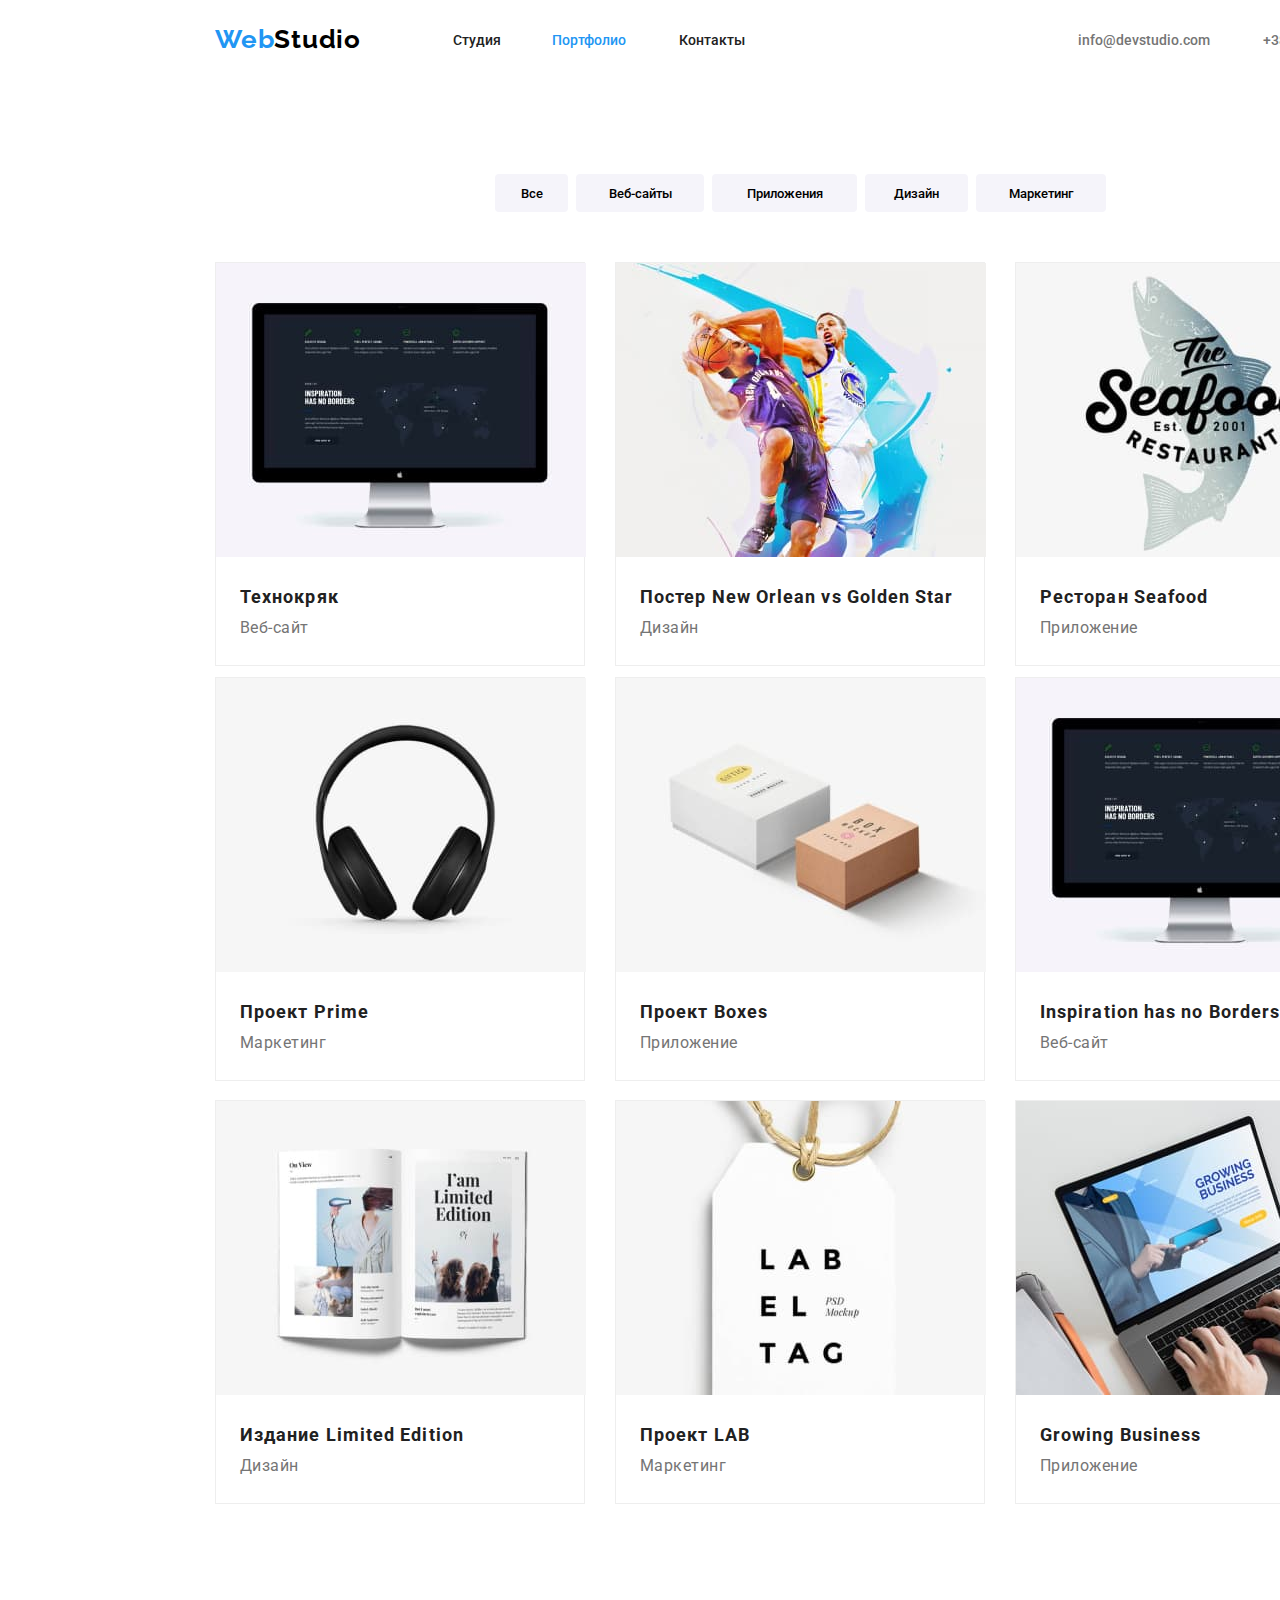
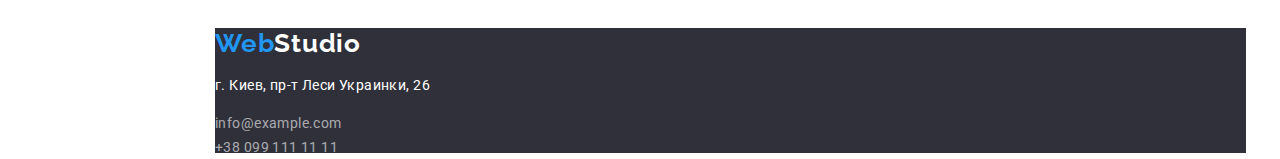
==== portfoliopage.html @ 812d4a08 "Clone Repository 2" ====
<!DOCTYPE html>
<html lang="en">
<head>
    <meta charset="UTF-8">
    <meta http-equiv="X-UA-Compatible" content="IE=edge">
    <meta name="viewport" content="width=device-width, initial-scale=1.0">
    <title>goit-markup-hw-02</title>
    <link rel="stylesheet" href="css/styles.css">
    <link rel="preconnect" href="https://fonts.gstatic.com">
    <link href="https://fonts.googleapis.com/css2?family=Raleway:wght@700&display=swap" rel="stylesheet">
    <link rel="preconnect" href="https://fonts.gstatic.com">
    <link href="https://fonts.googleapis.com/css2?family=Roboto:wght@400;500;700;900&display=swap" rel="stylesheet">
</head>
<body class="body2">
    <header class="mainpage-header">
        <a href="index.html">
            <div class="logo">
                <span class="logo-web">Web</span>Studio
            </div>
        </a>
        <nav class="mainmenu">
            <ul>
                <li><a href="index.html" id="nav1-studio">Студия</a></li>
                <li><a href="portfoliopage.html" id="nav1-portfolio-blue">Портфолио</a></li>
                <li><a href="#" id="nav1-contacts">Контакты</a></li>
            </ul>
        </nav>
        <div class="info1">
            <a href="mailto:info@devstudio.com">info@devstudio.com</a>
        </div>
        <div class="info2">
            <a href="tel:+380961111111">+380961111111</a>
        </div>
    </header>    
    <main>
        <section class="buttons-portfolio">
            <ul> 
                    <li><button type="button" class="button-portfolio1">Все</button></li>
                    <li><button type="button" class="button-portfolio2">Веб-сайты</button></li>
                    <li><button type="button" class="button-portfolio3">Приложения</button></li>
                    <li><button type="button" class="button-portfolio4">Дизайн</button></li>
                    <li><button type="button" class="button-portfolio5">Маркетинг</button></li>
            </ul>
        </section>
        <section class="section2">
            <ul>
                <li>
                    <div class="techno_quack">
                        <img
                        src="./images/portfolio-page-img/computer.jpg"
                        alt="Ноутбук с сайтом"
                        width="370"
                        />
                        <h3>Технокряк</h3>
                        <p>Веб-сайт</p>
                    </div>
                </li>
                <li>
                    <div class="poster">
                        <img
                        src="./images/portfolio-page-img/poster.jpg"
                        alt="постер с баскетболистами"
                        width="370"
                        />
                        <h3>Постер New Orlean vs Golden Star</h3>
                        <p>Дизайн</p>
                    </div>
                </li>
                <li>
                    <div class="seafood">
                        <img
                        src="./images/portfolio-page-img/seafood.jpg"
                        alt="логотип Seafood"
                        width="370"
                        />
                        <h3>Ресторан Seafood</h3>
                        <p>Приложение</p>
                    </div>
                </li>
                <li>
                    <div class="headphones">
                        <img
                        src="./images/portfolio-page-img/headphones.jpg"
                        alt="наушники"
                        width="370"/> 
                        <h3>Проект Prime</h3>
                        <p>Маркетинг</p>
                    </div>
                </li>
                <li>
                    <div class="boxes">
                        <img
                        src="./images/portfolio-page-img/boxes.jpg"
                        alt="коробки"
                        width="370"/>
                        <h3>Проект Boxes</h3>
                        <p>Приложение</p>
                    </div>
                </li>
                <li>
                    <div class="computer">
                        <img
                        src="./images/portfolio-page-img/computer.jpg"
                        alt="компьютер"
                        width="370"/>
                        <h3>Inspiration has no Borders</h3>
                        <p>Веб-сайт</p>
                    </div>
                </li>
                
                <li>
                    <div class="limited">
                        <img
                        src="./images/portfolio-page-img/book.jpg"
                        alt="книга с картинками"
                        width="370"
                        />
                        <h3>Издание Limited Edition</h3>
                        <p>Дизайн</p>
                    </div>
                </li>
                <li>
                    <div class="labeltag">
                        <img
                        src="./images/portfolio-page-img/labeltag.jpg"
                        alt="ярлык с логотипом"
                        width="370"
                        />
                        <h3>Проект LAB</h3>
                        <p>Маркетинг</p>
                    </div>
                </li>
                <li>
                    <div class="growingbiz">
                        <img
                        src="./images/portfolio-page-img/growingbiz.jpg"
                        alt="ноутбук с сайтом Growing Business"
                        width="370"
                        />
                        <h3>Growing Business</h3>
                        <p>Приложение</p>
                    </div>
                </li>
            </ul>
        </section>
    </main>
    
    <footer class="footer-portfolio">
        <a href="index.html">
            <div class="logo-footer">
                <span class="logo-web">Web</span><span class="studio-footer">Studio</span>
            </div>
        </a>

        <address>
            <p>г. Киев, пр-т Леси Украинки, 26</p>
            <a href="mailto:info@example.com">info@example.com</a><br>
            <a href="tel:+3809911111">+38 099 111 11 11</a>
        </address>
    </footer>
</body>
</html>
---- css/styles.css ----
body {
  max-width: 1600px;
  max-height: 2349px;
  margin: 0px;
}
.body2 {
  max-width: 1600px;
  max-height: 1880px;
  margin: 0px;
}
li {
  list-style-type: none;
}
.mainpage-header a {
  text-decoration: none;
  color: black;
}
.logo {
  position: absolute;
  width: 145px;
  height: 31px;
  left: 215px;
  top: 24px;

  font-family: "Raleway";
  font-style: normal;
  font-weight: 700;
  font-size: 26px;
  line-height: 31px;

  letter-spacing: 0.03em;
}

.logo-web {
  color: #2196f3;
}

#nav1-studio-blue {
  position: absolute;
  width: 49px;
  height: 16px;
  left: 453px;
  top: 32px;

  font-family: "Roboto", sans-serif;
  font-weight: 500;
  font-size: 14px;
  line-height: 16px;
  letter-spacing: 0.02px;
  color: #2196f3;
}
#nav1-studio {
  position: absolute;
  width: 49px;
  height: 16px;
  left: 453px;
  top: 32px;

  font-family: "Roboto", sans-serif;
  font-weight: 500;
  font-size: 14px;
  line-height: 16px;
  letter-spacing: 0.02px;
  color: #212121;
}
#nav1-studio:hover,
#nav1-studio:focus {
  color: #2196f3;
}

#nav1-portfolio-blue {
  position: absolute;
  width: 77px;
  height: 16px;
  left: 552px;
  top: 32px;
  font-family: "Roboto", sans-serif;
  font-weight: 500;
  font-size: 14px;
  line-height: 16px;
  letter-spacing: 0.02px;
  color: #2196f3;
}

#nav1-portfolio {
  position: absolute;
  width: 77px;
  height: 16px;
  left: 552px;
  top: 32px;
  font-family: "Roboto", sans-serif;
  font-weight: 500;
  font-size: 14px;
  line-height: 16px;
  letter-spacing: 0.02px;
  color: #212121;
}
#nav1-portfolio:hover,
#nav1-portfolio:focus {
  color: #2196f3;
}

#nav1-contacts {
  position: absolute;
  width: 68px;
  height: 16px;
  left: 679px;
  top: 32px;

  font-family: "Roboto", sans-serif;
  font-weight: 500;
  font-size: 14px;
  line-height: 16px;
  letter-spacing: 0.02px;
  color: #212121;
}
#nav1-contacts:hover,
#nav1-contacts:focus {
  color: #2196f3;
}
.info1 {
  position: absolute;
  width: 135px;
  height: 16px;
  top: 32px;
  left: 1078px;
  font-weight: 500;
  font-size: 14px;
  letter-spacing: 0, 02em;
  font-family: "Roboto", sans-serif;
}
.info1 a {
  color: #757575;
}
.info1 a:hover,
.info1 a:focus {
  color: #2196f3;
}

.info2 {
  position: absolute;
  width: 122px;
  height: 16px;
  left: 1263px;
  top: 32px;
  font-size: 14px;
  line-height: 16px;
  letter-spacing: 0, 02em;
  font-family: "Roboto", sans-serif;
  font-weight: 500;
}
.info2 a {
  color: #757575;
}
.info2 a:hover .info2 a:focus {
  color: #2196f3;
}

.effective-solutions {
  position: absolute;
  width: 696px;
  height: 120px;
  left: 452px;
  top: 280px;
  text-align: center;
  font-family: "Roboto", sans-serif;
  font-weight: 900;
  font-size: 44px;
  letter-spacing: 0.06em;
  color: white;
  background-color: black;
}
.button1 {
  position: absolute;
  width: 200px;
  height: 50px;
  left: 700px;
  top: 430px;
  letter-spacing: 0.06em;
  font-family: "Roboto", sans-serif;
  font-weight: bold;
  background-color: #2196f3;
  border-radius: 4px;
  color: white;
  font-size: 16px;
  border: none;
}

.attention {
  position: absolute;
  width: 270px;
  height: 101px;
  left: 221px;
  top: 774px;
  font-family: "Roboto", sans-serif;
  font-style: normal;
  font-weight: 400;
  font-size: 14px;
  line-height: 24px;
  letter-spacing: 0.03em;
  color: #757575;
}
.punctuality {
  position: absolute;
  width: 270px;
  height: 101px;
  left: 515px;
  top: 774px;
  font-family: "Roboto", sans-serif;
  font-style: normal;
  font-weight: 400;
  font-size: 14px;
  line-height: 24px;
  letter-spacing: 0.03em;
  color: #757575;
}
.planning {
  position: absolute;
  width: 270px;
  height: 101px;
  left: 815px;
  top: 774px;
  font-family: "Roboto", sans-serif;
  font-style: normal;
  font-weight: 400;
  font-size: 14px;
  line-height: 24px;
  letter-spacing: 0.03em;
  color: #757575;
}
.modern-technologies {
  position: absolute;
  width: 270px;
  height: 101px;
  left: 1115px;
  top: 774px;
  font-family: "Roboto", sans-serif;
  font-style: normal;
  font-weight: 400;
  font-size: 14px;
  line-height: 24px;
  letter-spacing: 0.03em;
  color: #757575;
}
.h3-attention {
  font-family: "Roboto", sans-serif;
  font-style: normal;
  font-weight: 700;
  font-size: 14px;
  line-height: 16px;
  letter-spacing: 0.03em;
  text-transform: uppercase;
  color: #212121;
}
.h3-punctuality {
  font-family: "Roboto", sans-serif;
  font-style: normal;
  font-weight: 700;
  font-size: 14px;
  line-height: 16px;
  letter-spacing: 0.03em;
  text-transform: uppercase;
  color: #212121;
}
.h3-planning {
  font-family: "Roboto", sans-serif;
  font-style: normal;
  font-weight: 700;
  font-size: 14px;
  line-height: 16px;
  letter-spacing: 0.03em;
  text-transform: uppercase;
  color: #212121;
}
.h3-modern-technologies {
  font-family: "Roboto", sans-serif;
  font-style: normal;
  font-weight: 700;
  font-size: 14px;
  line-height: 16px;
  letter-spacing: 0.03em;
  text-transform: uppercase;
  color: #212121;
}
.what {
  position: absolute;
  width: 400px;
  height: 42px;
  left: 612px;
  top: 969px;

  font-family: "Roboto", sans-serif;
  font-style: normal;
  font-weight: 700;
  font-size: 36px;
  line-height: 42px;
  text-align: center;
  letter-spacing: 0.03em;
  color: #212121;
}
#what-img1 {
  position: absolute;
  width: 370px;
  height: 294px;
  left: 215px;
  top: 1061px;
}
#what-img2 {
  position: absolute;
  width: 370px;
  height: 294px;
  left: 615px;
  top: 1061px;
}
#what-img3 {
  position: absolute;
  width: 370px;
  height: 294px;
  left: 1015px;
  top: 1061px;
}
.our-team {
  position: absolute;
  width: 304px;
  height: 42px;
  left: 668px;
  top: 1543px;

  font-family: "Roboto", sans-serif;
  font-style: normal;
  font-weight: 700;
  font-size: 36px;
  line-height: 42px;
  text-align: center;
  letter-spacing: 0.03em;

  color: #212121;
}
.our-team1 {
  position: absolute;
  width: 270px;
  height: 368px;
  left: 215px;
  top: 1635px;
}
.our-team2 {
  position: absolute;
  width: 270px;
  height: 368px;
  left: 515px;
  top: 1635px;
}
.our-team3 {
  position: absolute;
  width: 270px;
  height: 368px;
  left: 815px;
  top: 1635px;
}
.our-team4 {
  position: absolute;
  width: 270px;
  height: 368px;
  left: 1115px;
  top: 1635px;
}
.our-team-h3 {
  font-family: "Roboto", sans-serif;
  font-style: normal;
  font-weight: 500;
  font-size: 16px;
  line-height: 19px;
  text-align: center;
  letter-spacing: 0.03em;
  color: #212121;
}
.specialization {
  font-family: "Roboto", sans-serif;
  font-style: normal;
  font-weight: 400;
  font-size: 16px;
  line-height: 19px;
  text-align: center;
  letter-spacing: 0.03em;
  color: #757575;
}
.footer-mainpage {
  position: absolute;
  width: 1031px;
  height: 125px;
  left: 215px;
  top: 2208px;
  background-color: #2f303a;
}
.footer-mainpage a {
  text-decoration: none;
}

.logo-footer {
  font-family: "Raleway", sans-serif;
  font-style: normal;
  font-weight: 700;
  font-size: 26px;
  line-height: 31px;
  letter-spacing: 0.03em;
}
.studio-footer {
  color: white;
}
address p {
  font-family: "Roboto", sans-serif;
  font-style: normal;
  font-weight: 400;
  font-size: 14px;
  line-height: 24px;

  letter-spacing: 0.03em;

  color: #ffffff;
}
address a {
  font-family: "Roboto", sans-serif;
  font-style: normal;
  font-weight: 400;
  font-size: 14px;
  line-height: 24px;

  letter-spacing: 0.03em;

  color: rgba(255, 255, 255, 0.6);
}
/* Portfoliopage.html */
li {
  list-style-type: none;
}
.button-portfolio1 {
  position: absolute;
  width: 73px;
  height: 38px;
  left: 495px;
  top: 174px;
  background: #f5f4fa;
  border-radius: 4px;
  border: none;
  font-weight: 500;
  font-family: "Roboto", sans-serif;
}
.button-portfolio1:hover,
.button-portfolio1:focus {
  background: #2196f3;
  color: white;
}
.button-portfolio2 {
  position: absolute;
  width: 128px;
  height: 38px;
  left: 576px;
  top: 174px;
  background: #f5f4fa;
  border-radius: 4px;
  border: none;
  font-weight: 500;
  font-family: "Roboto", sans-serif;
}
.button-portfolio2:hover,
.button-portfolio2:focus {
  background: #2196f3;
  color: white;
}
.button-portfolio3 {
  position: absolute;
  width: 145px;
  height: 38px;
  left: 712px;
  top: 174px;
  border: none;
  background: #f5f4fa;
  border-radius: 4px;
  font-weight: 500;
  font-family: "Roboto", sans-serif;
}
.button-portfolio3:hover,
.button-portfolio3:focus {
  background: #2196f3;
  color: white;
}
.button-portfolio4 {
  position: absolute;
  width: 103px;
  height: 38px;
  left: 865px;
  top: 174px;
  border: none;
  background: #f5f4fa;
  border-radius: 4px;
  font-weight: 500;
  font-family: "Roboto", sans-serif;
}
.button-portfolio4:hover,
.button-portfolio4:focus {
  background: #2196f3;
  color: white;
}
.button-portfolio5 {
  position: absolute;
  width: 130px;
  height: 38px;
  left: 976px;
  top: 174px;
  border: none;
  background: #f5f4fa;
  border-radius: 4px;
  font-family: "Roboto", sans-serif;
  font-weight: 500;
}
.button-portfolio5:hover,
.button-portfolio5:focus {
  background: #2196f3;
  color: white;
}
.techno_quack {
  position: absolute;
  width: 370px;
  height: 404px;
  left: 215px;
  top: 262px;

  background: #ffffff;
  border: 1px solid #eeeeee;
  box-sizing: border-box;
}
.poster {
  position: absolute;
  width: 370px;
  height: 404px;
  left: 615px;
  top: 262px;
  background: #ffffff;
  border: 1px solid #eeeeee;
  box-sizing: border-box;
}
.seafood {
  position: absolute;
  width: 370px;
  height: 404px;
  left: 1015px;
  top: 262px;

  background: #ffffff;
  border: 1px solid #eeeeee;
  box-sizing: border-box;
}
.headphones {
  position: absolute;
  width: 370px;
  height: 404px;
  left: 215px;
  top: 677px;

  background: #ffffff;
  border: 1px solid #eeeeee;
  box-sizing: border-box;
}
.boxes {
  position: absolute;
  width: 370px;
  height: 404px;
  left: 615px;
  top: 677px;

  background: #ffffff;
  border: 1px solid #eeeeee;
  box-sizing: border-box;
}
.computer {
  position: absolute;
  width: 370px;
  height: 404px;
  left: 1015px;
  top: 677px;

  background: #ffffff;
  border: 1px solid #eeeeee;
  box-sizing: border-box;
}
.limited {
  position: absolute;
  width: 370px;
  height: 404px;
  left: 215px;
  top: 1100px;

  background: #ffffff;
  border: 1px solid #eeeeee;
  box-sizing: border-box;
}
.labeltag {
  position: absolute;
  width: 370px;
  height: 404px;
  left: 615px;
  top: 1100px;

  background: #ffffff;
  border: 1px solid #eeeeee;
  box-sizing: border-box;
}
.growingbiz {
  position: absolute;
  width: 370px;
  height: 404px;
  left: 1015px;
  top: 1100px;

  background: #ffffff;
  border: 1px solid #eeeeee;
  box-sizing: border-box;
}
.section2 h3 {
  position: absolute;
  width: 362px;
  height: 36px;
  left: 24px;
  font-family: "Roboto", sans-serif;
  font-style: normal;
  font-weight: 700;
  font-size: 18px;
  line-height: 36px;
  letter-spacing: 0.06em;
  color: #212121;
}
.section2 p {
  position: absolute;
  width: 362px;
  height: 36px;
  left: 24px;
  top: 334px;
  font-family: "Roboto", sans-serif;
  font-style: normal;
  font-weight: normal;
  font-size: 16px;
  line-height: 30px;

  letter-spacing: 0.03em;

  color: #757575;
}

.footer-portfolio {
  position: absolute;
  width: 1031px;
  height: 125px;
  left: 215px;
  top: 1628px;
  background-color: #2f303a;
}
.footer-portfolio a {
  text-decoration: none;
}

.logo-portfolio {
  position: absolute;
  width: 145px;
  height: 31px;
  left: 215px;
  top: 1688px;

  font-family: "Raleway", sans-serif;
  font-style: normal;
  font-weight: bold;
  font-size: 26px;
  line-height: 31px;

  letter-spacing: 0.03em;

  color: #2196f3;
}

address p {
  font-family: "Roboto", sans-serif;
  font-style: normal;
  font-weight: 400;
  font-size: 14px;
  line-height: 24px;

  letter-spacing: 0.03em;

  color: #ffffff;
}
address a {
  font-family: "Roboto", sans-serif;
  font-style: normal;
  font-weight: 400;
  font-size: 14px;
  line-height: 24px;

  letter-spacing: 0.03em;

  color: rgba(255, 255, 255, 0.6);
}
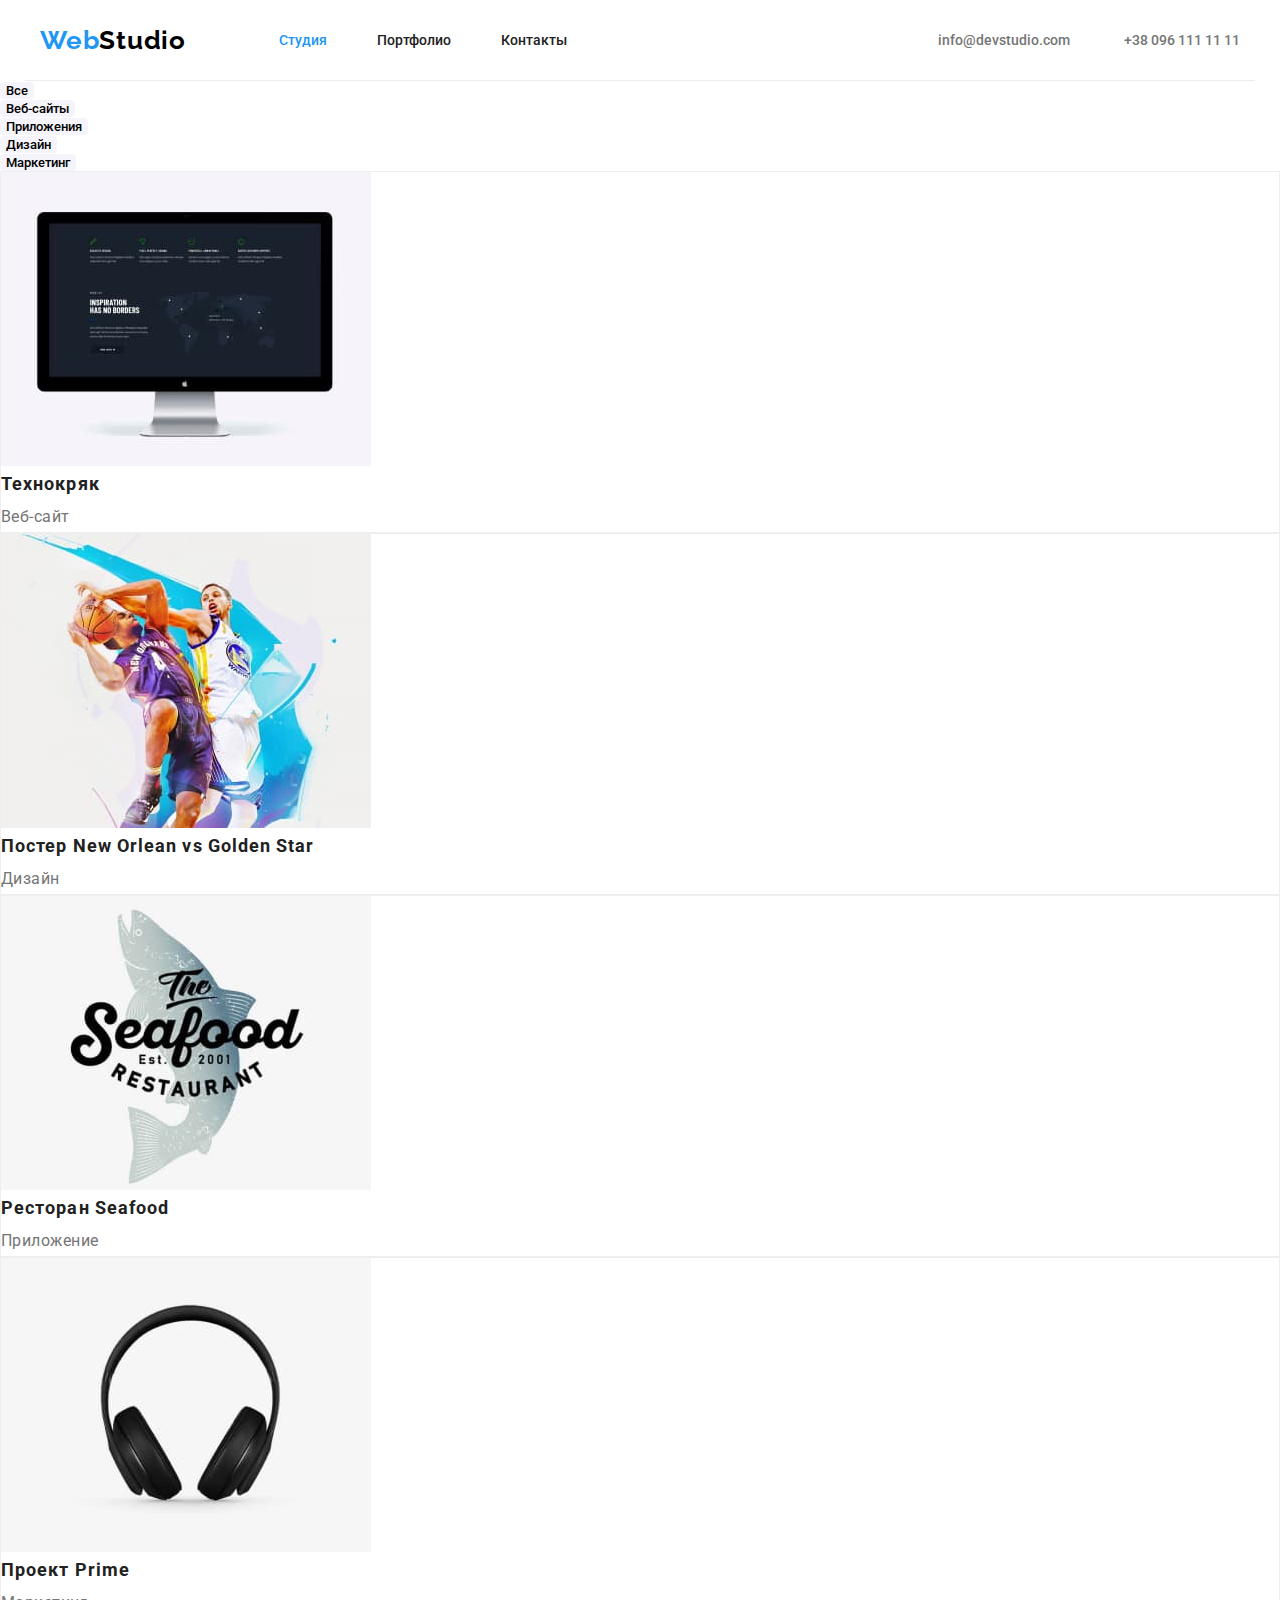
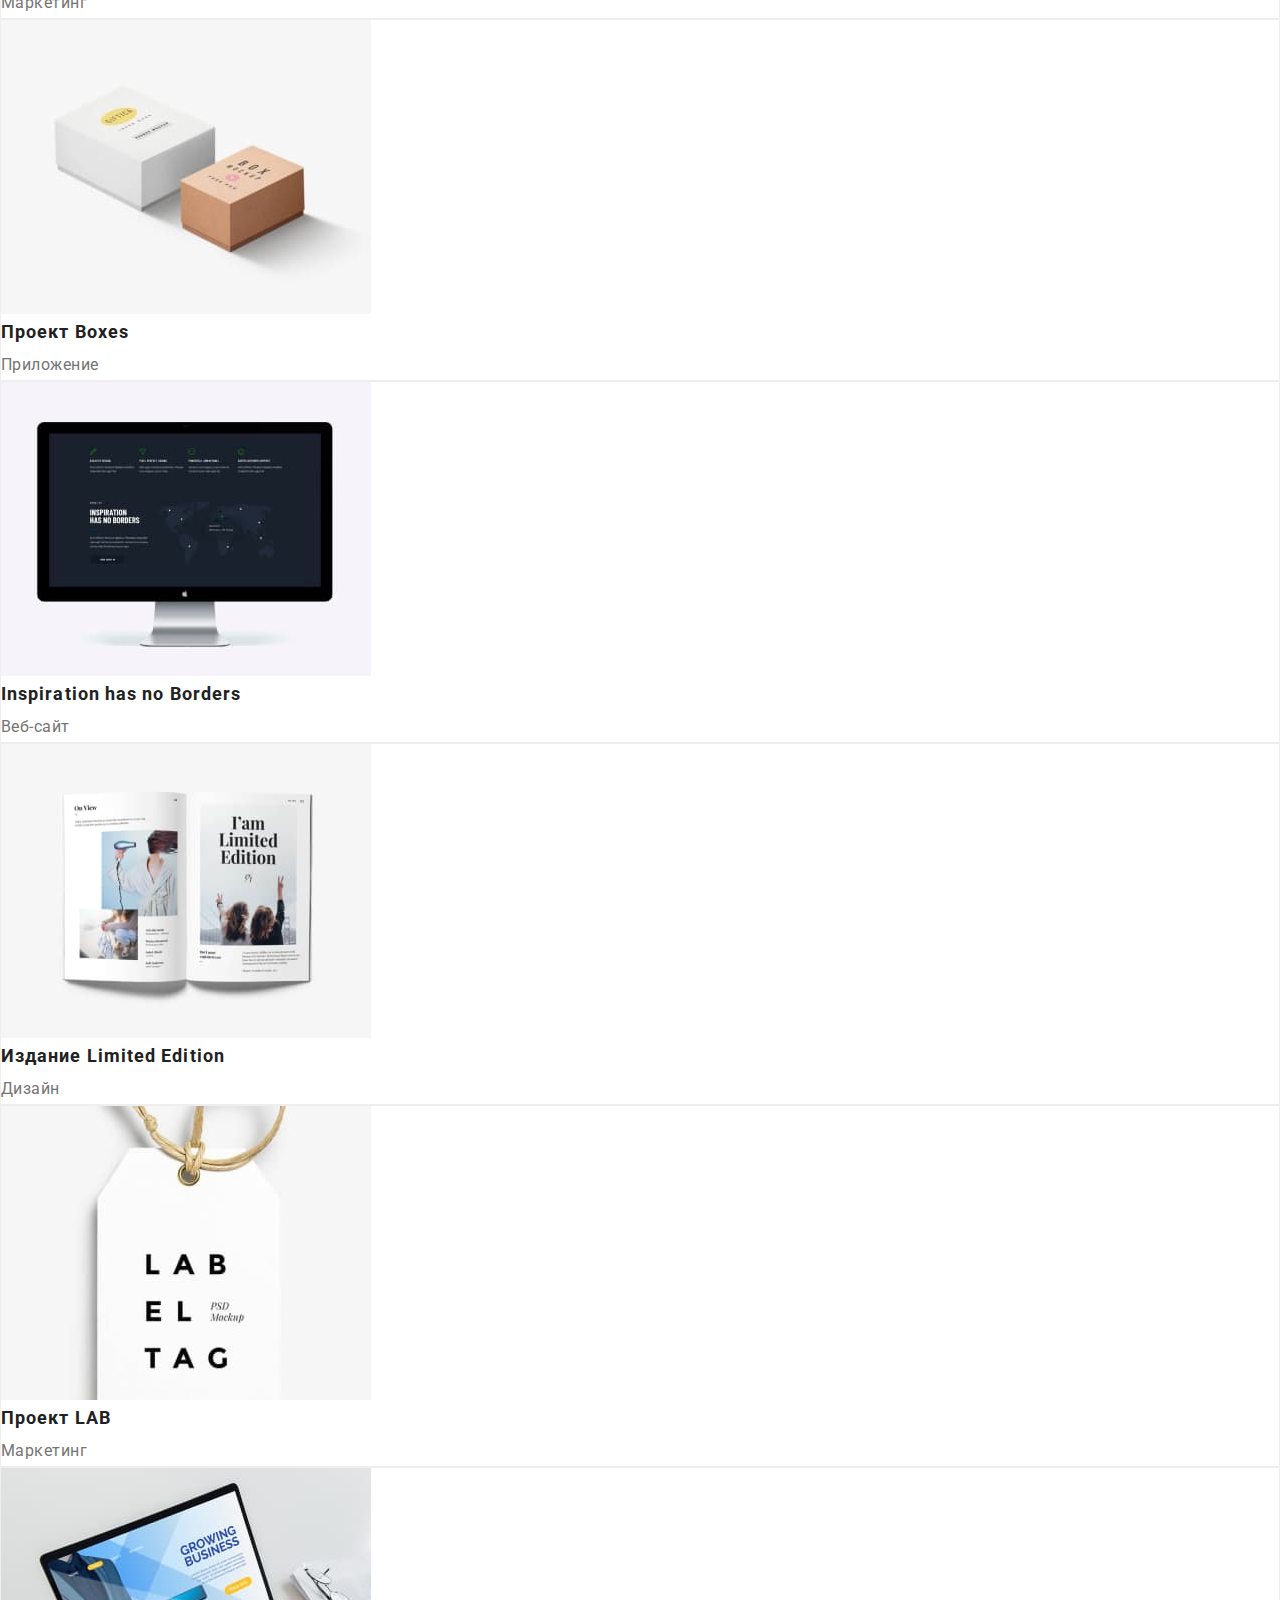
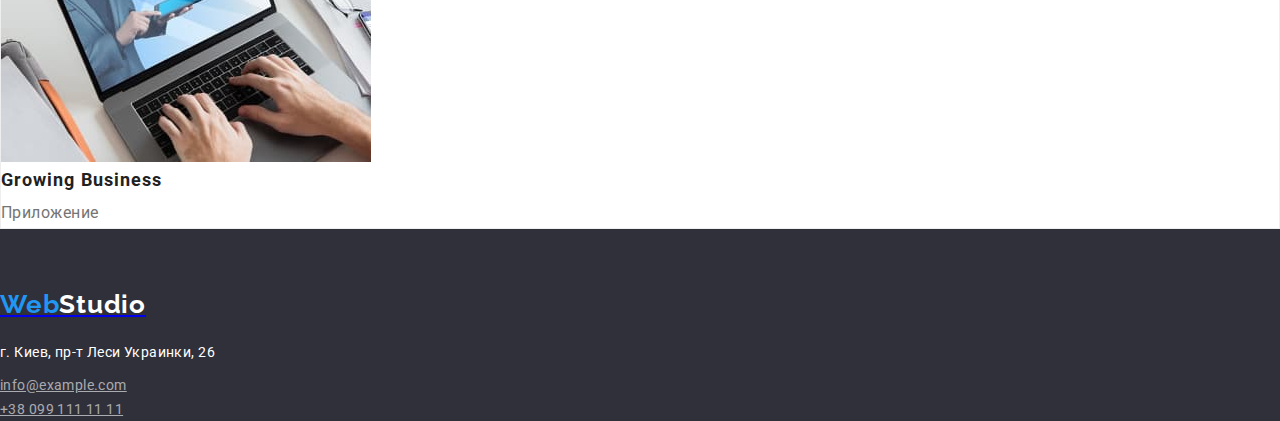
==== commit 75cc29be: "На всякий случай" ====
--- a/portfoliopage.html
+++ b/portfoliopage.html
@@ -4,6 +4,7 @@
     <meta charset="UTF-8">
     <meta http-equiv="X-UA-Compatible" content="IE=edge">
     <meta name="viewport" content="width=device-width, initial-scale=1.0">
+
     <title>goit-markup-hw-02</title>
     <link rel="stylesheet" href="css/styles.css">
     <link rel="preconnect" href="https://fonts.gstatic.com">
@@ -11,137 +12,139 @@
     <link rel="preconnect" href="https://fonts.gstatic.com">
     <link href="https://fonts.googleapis.com/css2?family=Roboto:wght@400;500;700;900&display=swap" rel="stylesheet">
 </head>
-<body class="body2">
-    <header class="mainpage-header">
-        <a href="index.html">
-            <div class="logo">
-                <span class="logo-web">Web</span>Studio
+<body>
+    <header class="header">
+        <div class="container link header-container">
+            <div class="logo-nav">
+                <a class="logo" href="index.html">
+                    <span class="logo-web">Web</span><span class="logo-studio">Studio</span>
+                </a>
+                <nav class="mainmenu">
+                    <ul class="navigation list">
+                        <li class="nav-li"><a class="nav nav-blue" href="index.html">Студия</a></li>
+                        <li class="nav-li"><a class="nav" href="portfoliopage.html">Портфолио</a></li>
+                        <li class="nav-li"><a class="nav" href="#">Контакты</a></li>
+                    </ul>
+                </nav>
             </div>
-        </a>
-        <nav class="mainmenu">
-            <ul>
-                <li><a href="index.html" id="nav1-studio">Студия</a></li>
-                <li><a href="portfoliopage.html" id="nav1-portfolio-blue">Портфолио</a></li>
-                <li><a href="#" id="nav1-contacts">Контакты</a></li>
-            </ul>
-        </nav>
-        <div class="info1">
-            <a href="mailto:info@devstudio.com">info@devstudio.com</a>
+            <div class="info-header link">
+                <a class="header-mail" href="mailto:info@devstudio.com">info@devstudio.com</a>
+                <a href="tel:+380961111111">+38 096 111 11 11</a>
+            </div>
         </div>
-        <div class="info2">
-            <a href="tel:+380961111111">+380961111111</a>
-        </div>
-    </header>    
+    </header>
     <main>
-        <section class="buttons-portfolio">
-            <ul> 
+        <section class="main-section">
+            <section class="buttons-portfolio">
+                <ul> 
                     <li><button type="button" class="button-portfolio1">Все</button></li>
                     <li><button type="button" class="button-portfolio2">Веб-сайты</button></li>
                     <li><button type="button" class="button-portfolio3">Приложения</button></li>
                     <li><button type="button" class="button-portfolio4">Дизайн</button></li>
                     <li><button type="button" class="button-portfolio5">Маркетинг</button></li>
-            </ul>
-        </section>
-        <section class="section2">
-            <ul>
-                <li>
-                    <div class="techno_quack">
-                        <img
-                        src="./images/portfolio-page-img/computer.jpg"
-                        alt="Ноутбук с сайтом"
-                        width="370"
-                        />
-                        <h3>Технокряк</h3>
-                        <p>Веб-сайт</p>
-                    </div>
-                </li>
-                <li>
-                    <div class="poster">
-                        <img
-                        src="./images/portfolio-page-img/poster.jpg"
-                        alt="постер с баскетболистами"
-                        width="370"
-                        />
-                        <h3>Постер New Orlean vs Golden Star</h3>
-                        <p>Дизайн</p>
-                    </div>
-                </li>
-                <li>
-                    <div class="seafood">
-                        <img
-                        src="./images/portfolio-page-img/seafood.jpg"
-                        alt="логотип Seafood"
-                        width="370"
-                        />
-                        <h3>Ресторан Seafood</h3>
-                        <p>Приложение</p>
-                    </div>
-                </li>
-                <li>
-                    <div class="headphones">
-                        <img
-                        src="./images/portfolio-page-img/headphones.jpg"
-                        alt="наушники"
-                        width="370"/> 
-                        <h3>Проект Prime</h3>
-                        <p>Маркетинг</p>
-                    </div>
-                </li>
-                <li>
-                    <div class="boxes">
-                        <img
-                        src="./images/portfolio-page-img/boxes.jpg"
-                        alt="коробки"
-                        width="370"/>
-                        <h3>Проект Boxes</h3>
-                        <p>Приложение</p>
-                    </div>
-                </li>
-                <li>
-                    <div class="computer">
-                        <img
-                        src="./images/portfolio-page-img/computer.jpg"
-                        alt="компьютер"
-                        width="370"/>
-                        <h3>Inspiration has no Borders</h3>
-                        <p>Веб-сайт</p>
-                    </div>
-                </li>
-                
-                <li>
-                    <div class="limited">
-                        <img
-                        src="./images/portfolio-page-img/book.jpg"
-                        alt="книга с картинками"
-                        width="370"
-                        />
-                        <h3>Издание Limited Edition</h3>
-                        <p>Дизайн</p>
-                    </div>
-                </li>
-                <li>
-                    <div class="labeltag">
-                        <img
-                        src="./images/portfolio-page-img/labeltag.jpg"
-                        alt="ярлык с логотипом"
-                        width="370"
-                        />
-                        <h3>Проект LAB</h3>
-                        <p>Маркетинг</p>
-                    </div>
-                </li>
-                <li>
-                    <div class="growingbiz">
-                        <img
-                        src="./images/portfolio-page-img/growingbiz.jpg"
-                        alt="ноутбук с сайтом Growing Business"
-                        width="370"
-                        />
-                        <h3>Growing Business</h3>
-                        <p>Приложение</p>
-                    </div>
-                </li>
-            </ul>
+                </ul>
+            </section>
+            <section class="section2">
+                <ul>
+                    <li>
+                        <div class="techno_quack">
+                            <img
+                            src="./images/portfolio-page-img/computer.jpg"
+                            alt="Ноутбук с сайтом"
+                            width="370"
+                            />
+                            <h3>Технокряк</h3>
+                            <p>Веб-сайт</p>
+                        </div>
+                    </li>
+                    <li>
+                        <div class="poster">
+                            <img
+                            src="./images/portfolio-page-img/poster.jpg"
+                            alt="постер с баскетболистами"
+                            width="370"
+                            />
+                            <h3>Постер New Orlean vs Golden Star</h3>
+                            <p>Дизайн</p>
+                        </div>
+                    </li>
+                    <li>
+                        <div class="seafood">
+                            <img
+                            src="./images/portfolio-page-img/seafood.jpg"
+                            alt="логотип Seafood"
+                            width="370"
+                            />
+                            <h3>Ресторан Seafood</h3>
+                            <p>Приложение</p>
+                        </div>
+                    </li>
+                    <li>
+                        <div class="headphones">
+                            <img
+                            src="./images/portfolio-page-img/headphones.jpg"
+                            alt="наушники"
+                            width="370"/> 
+                            <h3>Проект Prime</h3>
+                            <p>Маркетинг</p>
+                        </div>
+                    </li>
+                    <li>
+                        <div class="boxes">
+                            <img
+                            src="./images/portfolio-page-img/boxes.jpg"
+                            alt="коробки"
+                            width="370"/>
+                            <h3>Проект Boxes</h3>
+                            <p>Приложение</p>
+                        </div>
+                    </li>
+                    <li>
+                        <div class="computer">
+                            <img
+                            src="./images/portfolio-page-img/computer.jpg"
+                            alt="компьютер"
+                            width="370"/>
+                            <h3>Inspiration has no Borders</h3>
+                            <p>Веб-сайт</p>
+                        </div>
+                    </li>
+                    
+                    <li>
+                        <div class="limited">
+                            <img
+                            src="./images/portfolio-page-img/book.jpg"
+                            alt="книга с картинками"
+                            width="370"
+                            />
+                            <h3>Издание Limited Edition</h3>
+                            <p>Дизайн</p>
+                        </div>
+                    </li>
+                    <li>
+                        <div class="labeltag">
+                            <img
+                            src="./images/portfolio-page-img/labeltag.jpg"
+                            alt="ярлык с логотипом"
+                            width="370"
+                            />
+                            <h3>Проект LAB</h3>
+                            <p>Маркетинг</p>
+                        </div>
+                    </li>
+                    <li>
+                        <div class="growingbiz">
+                            <img
+                            src="./images/portfolio-page-img/growingbiz.jpg"
+                            alt="ноутбук с сайтом Growing Business"
+                            width="370"
+                            />
+                            <h3>Growing Business</h3>
+                            <p>Приложение</p>
+                        </div>
+                    </li>
+                </ul>
+            </section>
         </section>
     </main>
     
--- a/css/styles.css
+++ b/css/styles.css
@@ -1,3 +1,34 @@
+/* =========================== СБРОС ==================================== */
+h1,
+h2,
+h3,
+h4,
+h5,
+h6,
+p {
+  margin-top: 0;
+  margin-bottom: 0;
+}
+
+ul,
+ol {
+  margin-top: 0;
+  margin-bottom: 0;
+  padding-left: 0;
+}
+
+/* ============================ СБРОС DONE ========================================= */
+
+/* ============================= MAIN SETTINGS ====================================== */
+
+.list {
+  list-style: none;
+}
+
+.link a {
+  text-decoration: none;
+}
+
 body {
   max-width: 1600px;
   max-height: 2349px;
@@ -8,437 +39,303 @@
   max-height: 1880px;
   margin: 0px;
 }
-li {
-  list-style-type: none;
-}
-.mainpage-header a {
-  text-decoration: none;
+
+.img {
+  display: block;
+}
+
+.container {
+  width: 1200px;
+  margin-left: auto;
+  margin-right: auto;
+  padding-left: 15px;
+  padding-right: 15px;
+}
+
+.advantages {
+  font-family: "Roboto", sans-serif;
+  font-style: normal;
+  font-size: 14px;
+  letter-spacing: 0.03em;
+  width: 270px;
+}
+
+.h3-advantages {
+  font-weight: 700;
+  color: #212121;
+
+  margin-bottom: 10px;
+}
+
+.p-advantages {
+  font-weight: 400;
+  color: #757575;
+  line-height: 24px;
+}
+
+.section {
+  padding-top: 94px;
+  padding-bottom: 94px;
+}
+
+img {
+  display: block;
+}
+/* ============================== MAIN SETTINGS DONE ===================================== */
+
+/* ============================== HEADER ============================================== */
+
+.header-container {
+  display: flex;
+  align-items: center;
+  justify-content: space-between;
+  padding-top: 25px;
+  padding-bottom: 25px;
+  border-bottom: 1px solid #ececec;
+}
+
+.logo-nav {
+  display: flex;
+  align-items: center;
+}
+.logo {
+  font-family: "Raleway";
+  font-style: normal;
+  font-weight: 700;
+  font-size: 26px;
+  letter-spacing: 0.03em;
+  margin-right: 93px;
+}
+
+.logo-web {
+  color: #2196f3;
+}
+
+.logo-studio {
   color: black;
 }
-.logo {
-  position: absolute;
-  width: 145px;
-  height: 31px;
-  left: 215px;
-  top: 24px;
-
-  font-family: "Raleway";
+
+.navigation {
+  display: flex;
+  align-items: center;
+}
+
+.nav {
+  font-family: "Roboto", sans-serif;
+  font-weight: 500;
+  font-size: 14px;
+  line-height: 16px;
+  letter-spacing: 0.02px;
+  color: #212121;
+}
+.nav-li:not(:last-child) {
+  margin-right: 50px;
+}
+
+.navigation .nav-blue {
+  color: #2196f3;
+}
+
+.nav:hover,
+.nav:focus {
+  color: #2196f3;
+}
+
+.header-mail {
+  margin-right: 50px;
+}
+
+.info-header a {
+  font-weight: 500;
+  font-size: 14px;
+  letter-spacing: 0, 02em;
+  font-family: "Roboto", sans-serif;
+  color: #757575;
+}
+
+.info-header a:hover,
+.info-header a:focus {
+  color: #2196f3;
+}
+
+/* ============================== HEADER DONE ========================================== */
+
+/* =============================== MAIN =================================================== */
+
+.h1-btn-background {
+  background-color: #2f303a;
+  height: 600px;
+}
+
+.effective-solutions {
+  font-family: "Roboto", sans-serif;
+  font-weight: 900;
+  font-size: 44px;
+  letter-spacing: 0.06em;
+  color: white;
+  line-height: 60px;
+
+  width: 700px;
+  text-align: center;
+
+  margin-right: auto;
+  margin-left: auto;
+  padding-top: 200px;
+}
+
+.button-studio {
+  display: block;
+  letter-spacing: 0.06em;
+  font-family: "Roboto", sans-serif;
+  font-weight: bold;
+  background-color: #2196f3;
+  border-radius: 4px;
+  color: white;
+  font-size: 16px;
+  border: none;
+
+  margin-right: auto;
+  margin-left: auto;
+  margin-top: 40px;
+
+  padding: 10px 32px;
+}
+
+.our-advantages {
+  display: flex;
+  justify-content: space-between;
+}
+
+.h2-what {
+  font-family: "Roboto", sans-serif;
+  font-style: normal;
+  font-weight: 700;
+  font-size: 36px;
+  letter-spacing: 0.03em;
+  color: #212121;
+
+  margin-left: auto;
+  margin-right: auto;
+}
+
+.what-img {
+  display: flex;
+  justify-content: space-between;
+  padding-top: 50px;
+  padding-bottom: 94px;
+}
+
+.our-team-background {
+  height: 650px;
+  background-color: #f5f4fa;
+}
+
+.our-team {
+  display: flex;
+  justify-content: space-between;
+}
+
+.our-team > li {
+  background-color: white;
+  min-height: 368px;
+  box-shadow: 0px 1px 3px rgba(0, 0, 0, 0.12), 0px 1px 1px rgba(0, 0, 0, 0.14),
+    0px 2px 1px rgba(0, 0, 0, 0.2);
+  border-radius: 0px 0px 4px 4px;
+}
+
+.our-team-h2 {
+  font-family: "Roboto", sans-serif;
+  font-style: normal;
+  font-weight: 700;
+  font-size: 36px;
+  line-height: 42px;
+  letter-spacing: 0.03em;
+
+  color: #212121;
+
+  margin-left: auto;
+  margin-right: auto;
+  padding-bottom: 50px;
+}
+
+.our-team-name-h3 {
+  font-family: "Roboto", sans-serif;
+  font-style: normal;
+  font-weight: 500;
+  font-size: 16px;
+  line-height: 19px;
+  letter-spacing: 0.03em;
+  text-align: center;
+  color: #212121;
+  padding-top: 30px;
+  padding-bottom: 10px;
+}
+
+.specialization {
+  font-family: "Roboto", sans-serif;
+  font-style: normal;
+  font-weight: 400;
+  font-size: 16px;
+  line-height: 19px;
+  letter-spacing: 0.03em;
+  color: #757575;
+  text-align: center;
+}
+
+/* ======================================== MAIN ========================================= */
+
+/* ===================================== FOOTER ========================================= */
+
+.footer-mainpage {
+  background-color: #2f303a;
+  height: 252px;
+}
+
+.logo-footer {
+  font-family: "Raleway", sans-serif;
   font-style: normal;
   font-weight: 700;
   font-size: 26px;
   line-height: 31px;
-
-  letter-spacing: 0.03em;
-}
-
-.logo-web {
-  color: #2196f3;
-}
-
-#nav1-studio-blue {
-  position: absolute;
-  width: 49px;
-  height: 16px;
-  left: 453px;
-  top: 32px;
-
-  font-family: "Roboto", sans-serif;
-  font-weight: 500;
-  font-size: 14px;
-  line-height: 16px;
-  letter-spacing: 0.02px;
-  color: #2196f3;
-}
-#nav1-studio {
-  position: absolute;
-  width: 49px;
-  height: 16px;
-  left: 453px;
-  top: 32px;
-
-  font-family: "Roboto", sans-serif;
-  font-weight: 500;
-  font-size: 14px;
-  line-height: 16px;
-  letter-spacing: 0.02px;
-  color: #212121;
-}
-#nav1-studio:hover,
-#nav1-studio:focus {
-  color: #2196f3;
-}
-
-#nav1-portfolio-blue {
-  position: absolute;
-  width: 77px;
-  height: 16px;
-  left: 552px;
-  top: 32px;
-  font-family: "Roboto", sans-serif;
-  font-weight: 500;
-  font-size: 14px;
-  line-height: 16px;
-  letter-spacing: 0.02px;
-  color: #2196f3;
-}
-
-#nav1-portfolio {
-  position: absolute;
-  width: 77px;
-  height: 16px;
-  left: 552px;
-  top: 32px;
-  font-family: "Roboto", sans-serif;
-  font-weight: 500;
-  font-size: 14px;
-  line-height: 16px;
-  letter-spacing: 0.02px;
-  color: #212121;
-}
-#nav1-portfolio:hover,
-#nav1-portfolio:focus {
-  color: #2196f3;
-}
-
-#nav1-contacts {
-  position: absolute;
-  width: 68px;
-  height: 16px;
-  left: 679px;
-  top: 32px;
-
-  font-family: "Roboto", sans-serif;
-  font-weight: 500;
-  font-size: 14px;
-  line-height: 16px;
-  letter-spacing: 0.02px;
-  color: #212121;
-}
-#nav1-contacts:hover,
-#nav1-contacts:focus {
-  color: #2196f3;
-}
-.info1 {
-  position: absolute;
-  width: 135px;
-  height: 16px;
-  top: 32px;
-  left: 1078px;
-  font-weight: 500;
-  font-size: 14px;
-  letter-spacing: 0, 02em;
-  font-family: "Roboto", sans-serif;
-}
-.info1 a {
-  color: #757575;
-}
-.info1 a:hover,
-.info1 a:focus {
-  color: #2196f3;
-}
-
-.info2 {
-  position: absolute;
-  width: 122px;
-  height: 16px;
-  left: 1263px;
-  top: 32px;
-  font-size: 14px;
-  line-height: 16px;
-  letter-spacing: 0, 02em;
-  font-family: "Roboto", sans-serif;
-  font-weight: 500;
-}
-.info2 a {
-  color: #757575;
-}
-.info2 a:hover .info2 a:focus {
-  color: #2196f3;
-}
-
-.effective-solutions {
-  position: absolute;
-  width: 696px;
-  height: 120px;
-  left: 452px;
-  top: 280px;
-  text-align: center;
-  font-family: "Roboto", sans-serif;
-  font-weight: 900;
-  font-size: 44px;
-  letter-spacing: 0.06em;
-  color: white;
-  background-color: black;
-}
-.button1 {
-  position: absolute;
-  width: 200px;
-  height: 50px;
-  left: 700px;
-  top: 430px;
-  letter-spacing: 0.06em;
-  font-family: "Roboto", sans-serif;
-  font-weight: bold;
-  background-color: #2196f3;
-  border-radius: 4px;
-  color: white;
-  font-size: 16px;
-  border: none;
-}
-
-.attention {
-  position: absolute;
-  width: 270px;
-  height: 101px;
-  left: 221px;
-  top: 774px;
+  letter-spacing: 0.03em;
+  padding-top: 60px;
+  padding-bottom: 20px;
+  display: block;
+}
+.studio-footer {
+  color: white;
+}
+address p {
   font-family: "Roboto", sans-serif;
   font-style: normal;
   font-weight: 400;
   font-size: 14px;
   line-height: 24px;
-  letter-spacing: 0.03em;
-  color: #757575;
-}
-.punctuality {
-  position: absolute;
-  width: 270px;
-  height: 101px;
-  left: 515px;
-  top: 774px;
+
+  letter-spacing: 0.03em;
+
+  color: #ffffff;
+  padding-bottom: 9px;
+}
+address a {
   font-family: "Roboto", sans-serif;
   font-style: normal;
   font-weight: 400;
   font-size: 14px;
   line-height: 24px;
-  letter-spacing: 0.03em;
-  color: #757575;
-}
-.planning {
-  position: absolute;
-  width: 270px;
-  height: 101px;
-  left: 815px;
-  top: 774px;
-  font-family: "Roboto", sans-serif;
-  font-style: normal;
-  font-weight: 400;
-  font-size: 14px;
-  line-height: 24px;
-  letter-spacing: 0.03em;
-  color: #757575;
-}
-.modern-technologies {
-  position: absolute;
-  width: 270px;
-  height: 101px;
-  left: 1115px;
-  top: 774px;
-  font-family: "Roboto", sans-serif;
-  font-style: normal;
-  font-weight: 400;
-  font-size: 14px;
-  line-height: 24px;
-  letter-spacing: 0.03em;
-  color: #757575;
-}
-.h3-attention {
-  font-family: "Roboto", sans-serif;
-  font-style: normal;
-  font-weight: 700;
-  font-size: 14px;
-  line-height: 16px;
-  letter-spacing: 0.03em;
-  text-transform: uppercase;
-  color: #212121;
-}
-.h3-punctuality {
-  font-family: "Roboto", sans-serif;
-  font-style: normal;
-  font-weight: 700;
-  font-size: 14px;
-  line-height: 16px;
-  letter-spacing: 0.03em;
-  text-transform: uppercase;
-  color: #212121;
-}
-.h3-planning {
-  font-family: "Roboto", sans-serif;
-  font-style: normal;
-  font-weight: 700;
-  font-size: 14px;
-  line-height: 16px;
-  letter-spacing: 0.03em;
-  text-transform: uppercase;
-  color: #212121;
-}
-.h3-modern-technologies {
-  font-family: "Roboto", sans-serif;
-  font-style: normal;
-  font-weight: 700;
-  font-size: 14px;
-  line-height: 16px;
-  letter-spacing: 0.03em;
-  text-transform: uppercase;
-  color: #212121;
-}
-.what {
-  position: absolute;
-  width: 400px;
-  height: 42px;
-  left: 612px;
-  top: 969px;
-
-  font-family: "Roboto", sans-serif;
-  font-style: normal;
-  font-weight: 700;
-  font-size: 36px;
-  line-height: 42px;
-  text-align: center;
-  letter-spacing: 0.03em;
-  color: #212121;
-}
-#what-img1 {
-  position: absolute;
-  width: 370px;
-  height: 294px;
-  left: 215px;
-  top: 1061px;
-}
-#what-img2 {
-  position: absolute;
-  width: 370px;
-  height: 294px;
-  left: 615px;
-  top: 1061px;
-}
-#what-img3 {
-  position: absolute;
-  width: 370px;
-  height: 294px;
-  left: 1015px;
-  top: 1061px;
-}
-.our-team {
-  position: absolute;
-  width: 304px;
-  height: 42px;
-  left: 668px;
-  top: 1543px;
-
-  font-family: "Roboto", sans-serif;
-  font-style: normal;
-  font-weight: 700;
-  font-size: 36px;
-  line-height: 42px;
-  text-align: center;
-  letter-spacing: 0.03em;
-
-  color: #212121;
-}
-.our-team1 {
-  position: absolute;
-  width: 270px;
-  height: 368px;
-  left: 215px;
-  top: 1635px;
-}
-.our-team2 {
-  position: absolute;
-  width: 270px;
-  height: 368px;
-  left: 515px;
-  top: 1635px;
-}
-.our-team3 {
-  position: absolute;
-  width: 270px;
-  height: 368px;
-  left: 815px;
-  top: 1635px;
-}
-.our-team4 {
-  position: absolute;
-  width: 270px;
-  height: 368px;
-  left: 1115px;
-  top: 1635px;
-}
-.our-team-h3 {
-  font-family: "Roboto", sans-serif;
-  font-style: normal;
-  font-weight: 500;
-  font-size: 16px;
-  line-height: 19px;
-  text-align: center;
-  letter-spacing: 0.03em;
-  color: #212121;
-}
-.specialization {
-  font-family: "Roboto", sans-serif;
-  font-style: normal;
-  font-weight: 400;
-  font-size: 16px;
-  line-height: 19px;
-  text-align: center;
-  letter-spacing: 0.03em;
-  color: #757575;
-}
-.footer-mainpage {
-  position: absolute;
-  width: 1031px;
-  height: 125px;
-  left: 215px;
-  top: 2208px;
-  background-color: #2f303a;
-}
-.footer-mainpage a {
-  text-decoration: none;
-}
-
-.logo-footer {
-  font-family: "Raleway", sans-serif;
-  font-style: normal;
-  font-weight: 700;
-  font-size: 26px;
-  line-height: 31px;
-  letter-spacing: 0.03em;
-}
-.studio-footer {
-  color: white;
-}
-address p {
-  font-family: "Roboto", sans-serif;
-  font-style: normal;
-  font-weight: 400;
-  font-size: 14px;
-  line-height: 24px;
-
-  letter-spacing: 0.03em;
-
-  color: #ffffff;
-}
-address a {
-  font-family: "Roboto", sans-serif;
-  font-style: normal;
-  font-weight: 400;
-  font-size: 14px;
-  line-height: 24px;
 
   letter-spacing: 0.03em;
 
   color: rgba(255, 255, 255, 0.6);
 }
-/* Portfoliopage.html */
-li {
-  list-style-type: none;
-}
+
+.tel-footer {
+  display: block;
+  padding-top: 9px;
+}
+/* ==================================== Portfoliopage.html =========================================*/
+
 .button-portfolio1 {
-  position: absolute;
-  width: 73px;
-  height: 38px;
-  left: 495px;
-  top: 174px;
   background: #f5f4fa;
   border-radius: 4px;
   border: none;
@@ -451,11 +348,6 @@
   color: white;
 }
 .button-portfolio2 {
-  position: absolute;
-  width: 128px;
-  height: 38px;
-  left: 576px;
-  top: 174px;
   background: #f5f4fa;
   border-radius: 4px;
   border: none;
@@ -468,48 +360,34 @@
   color: white;
 }
 .button-portfolio3 {
-  position: absolute;
-  width: 145px;
-  height: 38px;
-  left: 712px;
+  border: none;
+  background: #f5f4fa;
+  border-radius: 4px;
+  font-weight: 500;
+  font-family: "Roboto", sans-serif;
+}
+.button-portfolio3:hover,
+.button-portfolio3:focus {
+  background: #2196f3;
+  color: white;
+}
+.button-portfolio4 {
+  border: none;
+  background: #f5f4fa;
+  border-radius: 4px;
+  font-weight: 500;
+  font-family: "Roboto", sans-serif;
+}
+.button-portfolio4:hover,
+.button-portfolio4:focus {
+  background: #2196f3;
+  color: white;
+}
+.button-portfolio5 {
   top: 174px;
   border: none;
   background: #f5f4fa;
   border-radius: 4px;
-  font-weight: 500;
-  font-family: "Roboto", sans-serif;
-}
-.button-portfolio3:hover,
-.button-portfolio3:focus {
-  background: #2196f3;
-  color: white;
-}
-.button-portfolio4 {
-  position: absolute;
-  width: 103px;
-  height: 38px;
-  left: 865px;
-  top: 174px;
-  border: none;
-  background: #f5f4fa;
-  border-radius: 4px;
-  font-weight: 500;
-  font-family: "Roboto", sans-serif;
-}
-.button-portfolio4:hover,
-.button-portfolio4:focus {
-  background: #2196f3;
-  color: white;
-}
-.button-portfolio5 {
-  position: absolute;
-  width: 130px;
-  height: 38px;
-  left: 976px;
-  top: 174px;
-  border: none;
-  background: #f5f4fa;
-  border-radius: 4px;
   font-family: "Roboto", sans-serif;
   font-weight: 500;
 }
@@ -519,108 +397,51 @@
   color: white;
 }
 .techno_quack {
-  position: absolute;
-  width: 370px;
-  height: 404px;
-  left: 215px;
-  top: 262px;
-
   background: #ffffff;
   border: 1px solid #eeeeee;
   box-sizing: border-box;
 }
 .poster {
-  position: absolute;
-  width: 370px;
-  height: 404px;
-  left: 615px;
-  top: 262px;
   background: #ffffff;
   border: 1px solid #eeeeee;
   box-sizing: border-box;
 }
 .seafood {
-  position: absolute;
-  width: 370px;
-  height: 404px;
-  left: 1015px;
-  top: 262px;
-
   background: #ffffff;
   border: 1px solid #eeeeee;
   box-sizing: border-box;
 }
 .headphones {
-  position: absolute;
-  width: 370px;
-  height: 404px;
-  left: 215px;
-  top: 677px;
-
   background: #ffffff;
   border: 1px solid #eeeeee;
   box-sizing: border-box;
 }
 .boxes {
-  position: absolute;
-  width: 370px;
-  height: 404px;
-  left: 615px;
-  top: 677px;
-
   background: #ffffff;
   border: 1px solid #eeeeee;
   box-sizing: border-box;
 }
 .computer {
-  position: absolute;
-  width: 370px;
-  height: 404px;
-  left: 1015px;
-  top: 677px;
-
   background: #ffffff;
   border: 1px solid #eeeeee;
   box-sizing: border-box;
 }
 .limited {
-  position: absolute;
-  width: 370px;
-  height: 404px;
-  left: 215px;
-  top: 1100px;
-
   background: #ffffff;
   border: 1px solid #eeeeee;
   box-sizing: border-box;
 }
 .labeltag {
-  position: absolute;
-  width: 370px;
-  height: 404px;
-  left: 615px;
-  top: 1100px;
-
   background: #ffffff;
   border: 1px solid #eeeeee;
   box-sizing: border-box;
 }
 .growingbiz {
-  position: absolute;
-  width: 370px;
-  height: 404px;
-  left: 1015px;
-  top: 1100px;
-
   background: #ffffff;
   border: 1px solid #eeeeee;
   box-sizing: border-box;
 }
 .section2 h3 {
-  position: absolute;
-  width: 362px;
-  height: 36px;
-  left: 24px;
   font-family: "Roboto", sans-serif;
   font-style: normal;
   font-weight: 700;
@@ -630,11 +451,6 @@
   color: #212121;
 }
 .section2 p {
-  position: absolute;
-  width: 362px;
-  height: 36px;
-  left: 24px;
-  top: 334px;
   font-family: "Roboto", sans-serif;
   font-style: normal;
   font-weight: normal;
@@ -647,24 +463,10 @@
 }
 
 .footer-portfolio {
-  position: absolute;
-  width: 1031px;
-  height: 125px;
-  left: 215px;
-  top: 1628px;
   background-color: #2f303a;
 }
-.footer-portfolio a {
-  text-decoration: none;
-}
 
 .logo-portfolio {
-  position: absolute;
-  width: 145px;
-  height: 31px;
-  left: 215px;
-  top: 1688px;
-
   font-family: "Raleway", sans-serif;
   font-style: normal;
   font-weight: bold;
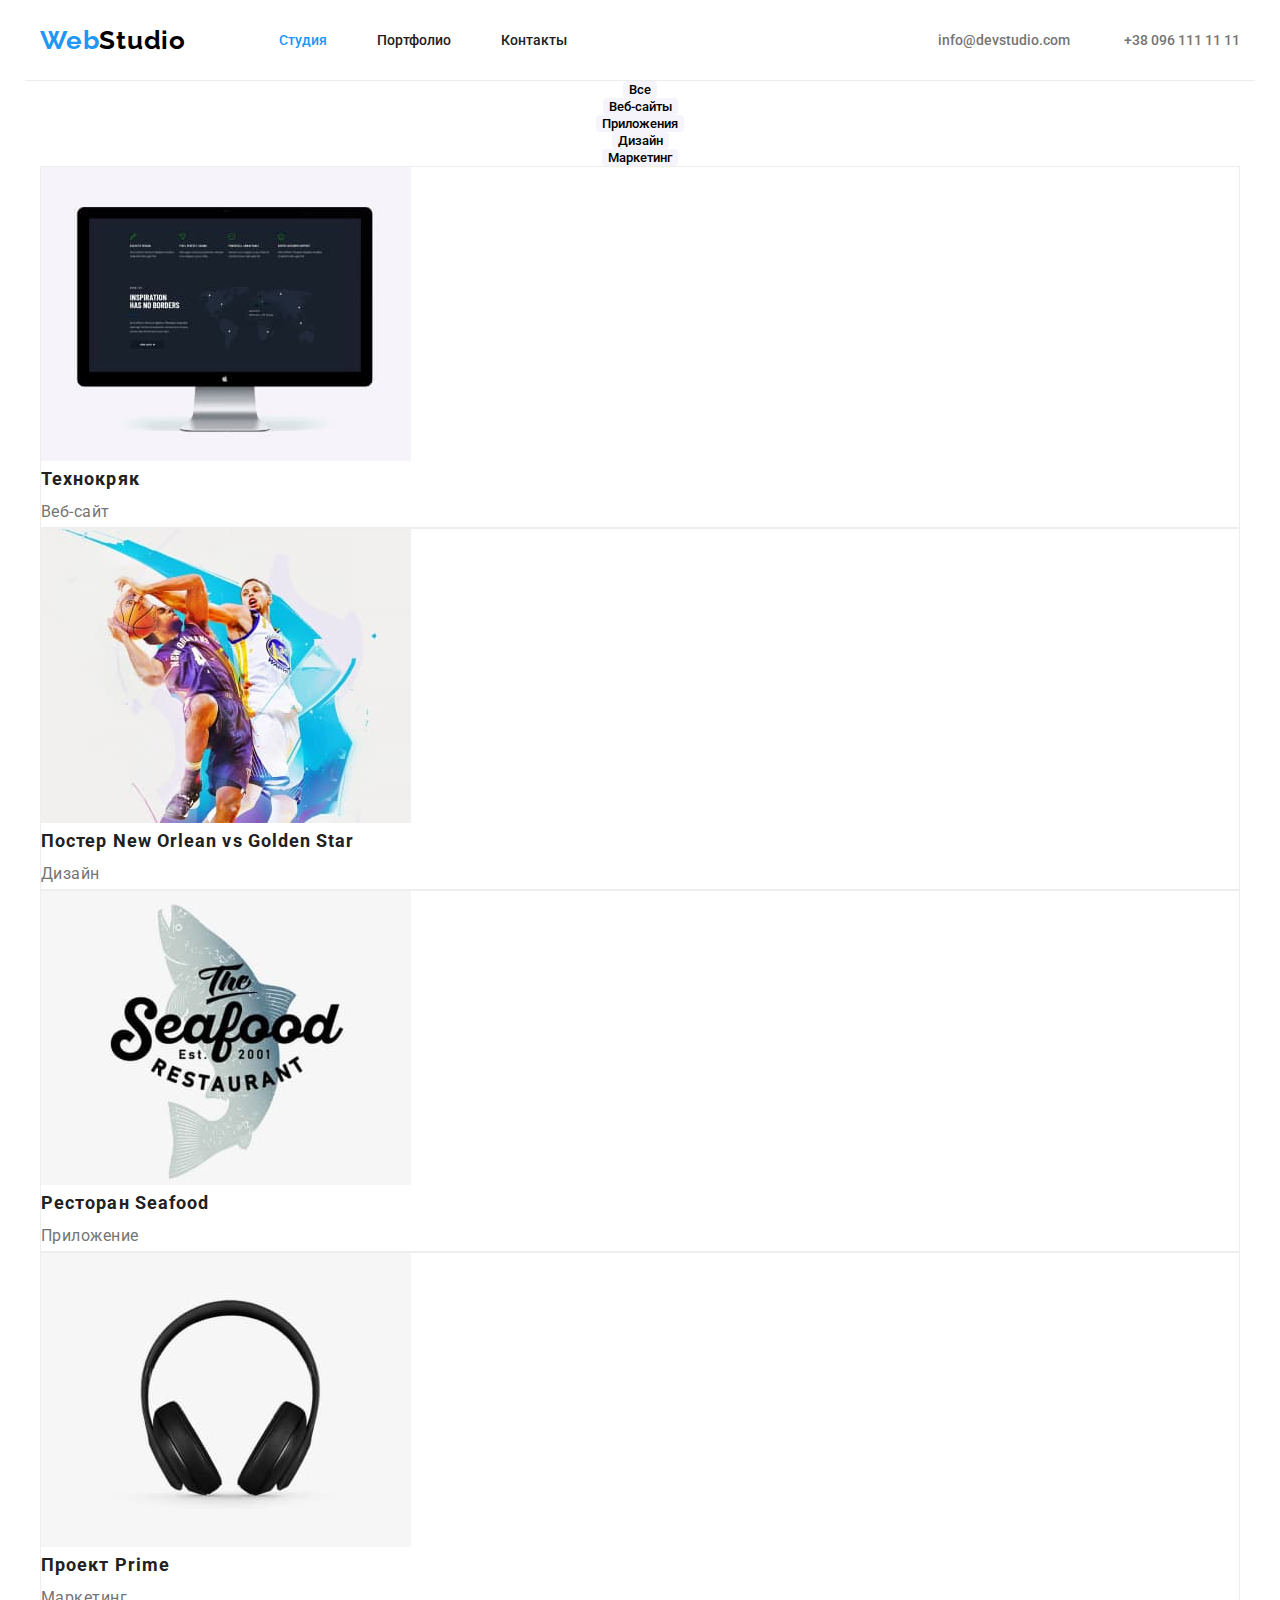
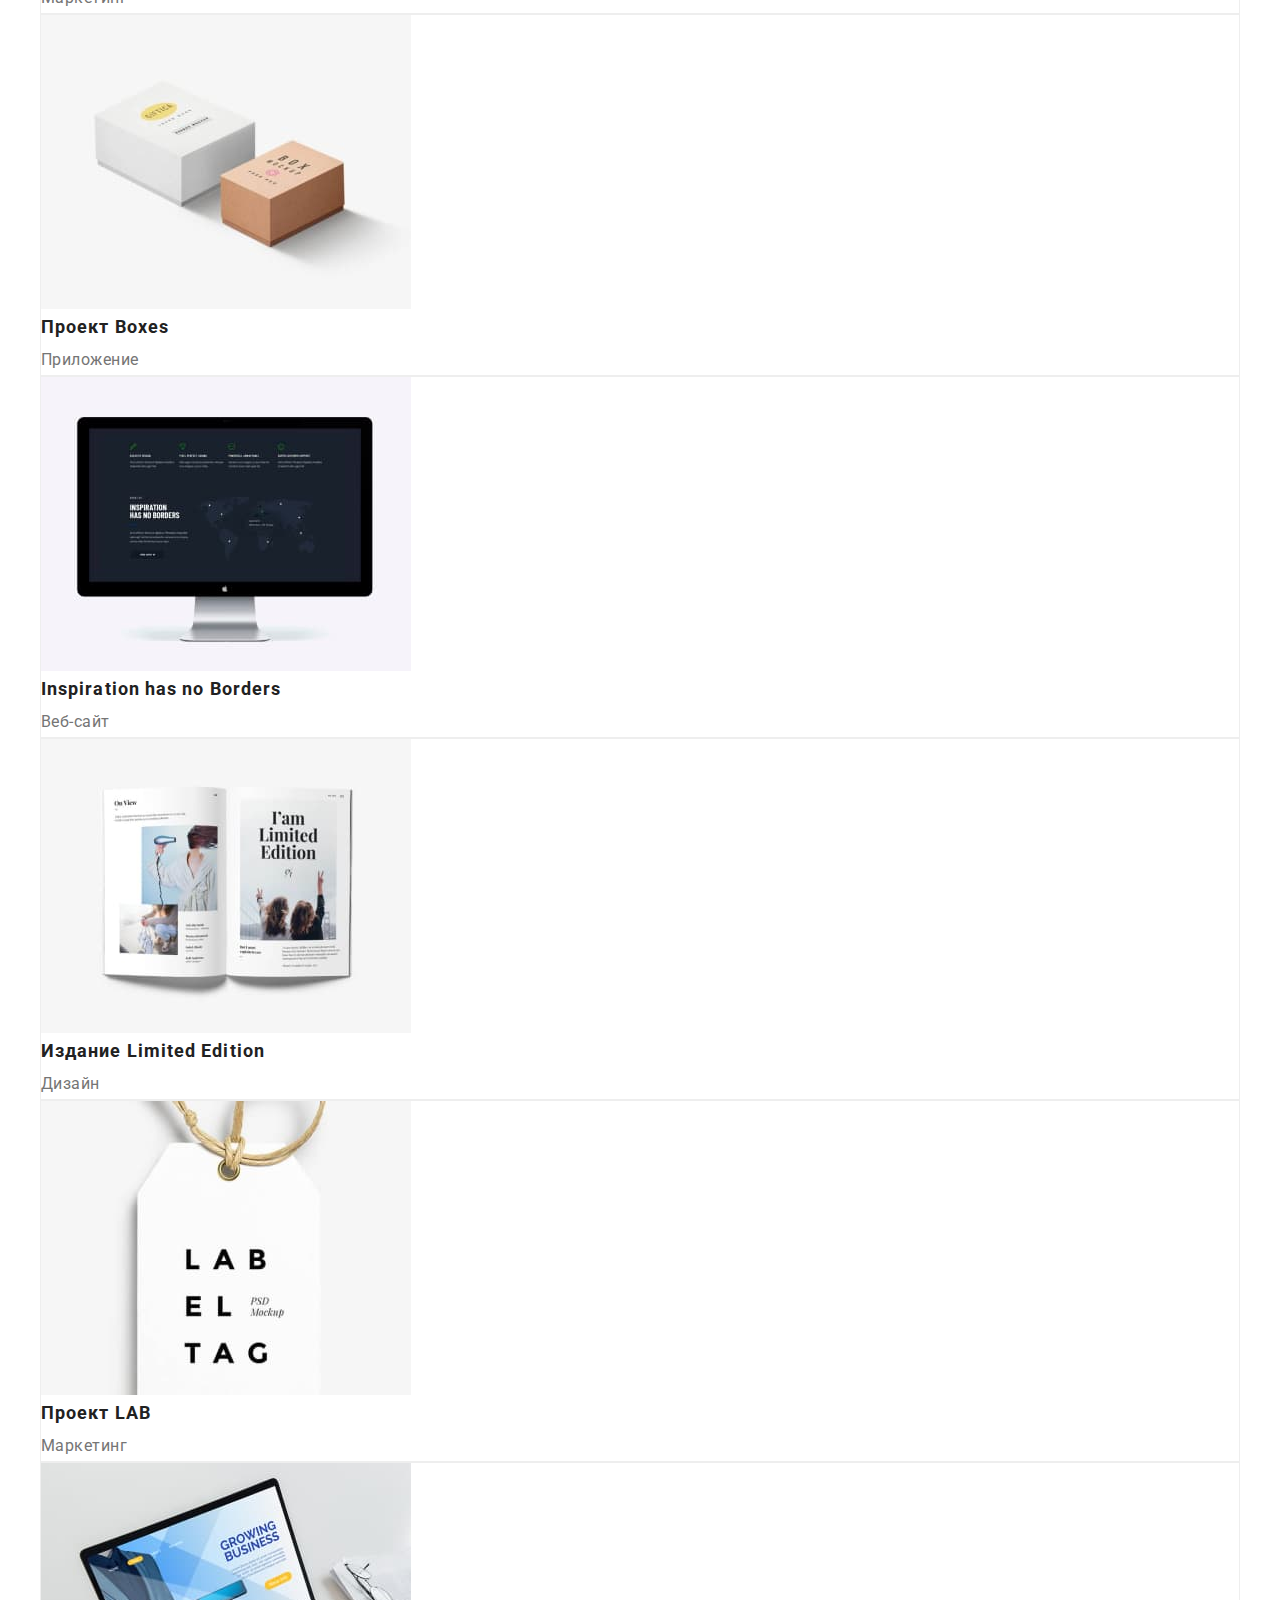
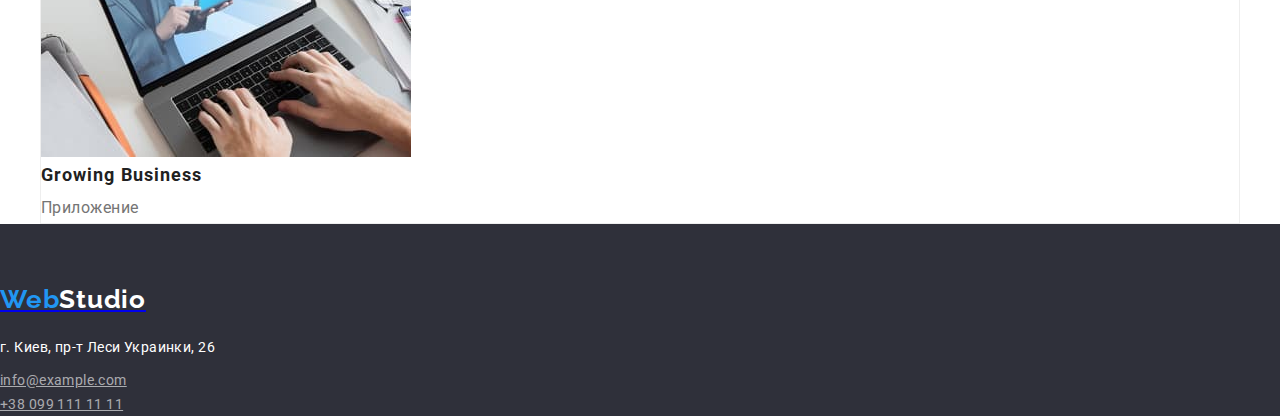
==== commit 3c5a422d: "commit" ====
--- a/portfoliopage.html
+++ b/portfoliopage.html
@@ -33,19 +33,20 @@
             </div>
         </div>
     </header>
+
     <main>
-        <section class="main-section">
+        <section class="main-section container">
             <section class="buttons-portfolio">
-                <ul> 
-                    <li><button type="button" class="button-portfolio1">Все</button></li>
-                    <li><button type="button" class="button-portfolio2">Веб-сайты</button></li>
-                    <li><button type="button" class="button-portfolio3">Приложения</button></li>
-                    <li><button type="button" class="button-portfolio4">Дизайн</button></li>
-                    <li><button type="button" class="button-portfolio5">Маркетинг</button></li>
+                <ul class="portfolio-buttons list"> 
+                    <li><button type="button" class="button-portfolio">Все</button></li>
+                    <li><button type="button" class="button-portfolio">Веб-сайты</button></li>
+                    <li><button type="button" class="button-portfolio">Приложения</button></li>
+                    <li><button type="button" class="button-portfolio">Дизайн</button></li>
+                    <li><button type="button" class="button-portfolio">Маркетинг</button></li>
                 </ul>
             </section>
             <section class="section2">
-                <ul>
+                <ul class="list">
                     <li>
                         <div class="techno_quack">
                             <img
--- a/css/styles.css
+++ b/css/styles.css
@@ -286,7 +286,7 @@
 
 /* ===================================== FOOTER ========================================= */
 
-.footer-mainpage {
+.footer {
   background-color: #2f303a;
   height: 252px;
 }
@@ -333,69 +333,27 @@
   display: block;
   padding-top: 9px;
 }
+
 /* ==================================== Portfoliopage.html =========================================*/
 
-.button-portfolio1 {
+/* ===================================== MAIN SETTINGS ============================================ */
+.button-portfolio {
   background: #f5f4fa;
   border-radius: 4px;
   border: none;
   font-weight: 500;
   font-family: "Roboto", sans-serif;
-}
-.button-portfolio1:hover,
-.button-portfolio1:focus {
+  display: flex;
+  margin-left: auto;
+  margin-right: auto;
+}
+.button-portfolio:hover,
+.button-portfolio:focus {
   background: #2196f3;
   color: white;
 }
-.button-portfolio2 {
-  background: #f5f4fa;
-  border-radius: 4px;
-  border: none;
-  font-weight: 500;
-  font-family: "Roboto", sans-serif;
-}
-.button-portfolio2:hover,
-.button-portfolio2:focus {
-  background: #2196f3;
-  color: white;
-}
-.button-portfolio3 {
-  border: none;
-  background: #f5f4fa;
-  border-radius: 4px;
-  font-weight: 500;
-  font-family: "Roboto", sans-serif;
-}
-.button-portfolio3:hover,
-.button-portfolio3:focus {
-  background: #2196f3;
-  color: white;
-}
-.button-portfolio4 {
-  border: none;
-  background: #f5f4fa;
-  border-radius: 4px;
-  font-weight: 500;
-  font-family: "Roboto", sans-serif;
-}
-.button-portfolio4:hover,
-.button-portfolio4:focus {
-  background: #2196f3;
-  color: white;
-}
-.button-portfolio5 {
-  top: 174px;
-  border: none;
-  background: #f5f4fa;
-  border-radius: 4px;
-  font-family: "Roboto", sans-serif;
-  font-weight: 500;
-}
-.button-portfolio5:hover,
-.button-portfolio5:focus {
-  background: #2196f3;
-  color: white;
-}
+/* ===================================== MAIN SETTINGS ============================================ */
+
 .techno_quack {
   background: #ffffff;
   border: 1px solid #eeeeee;
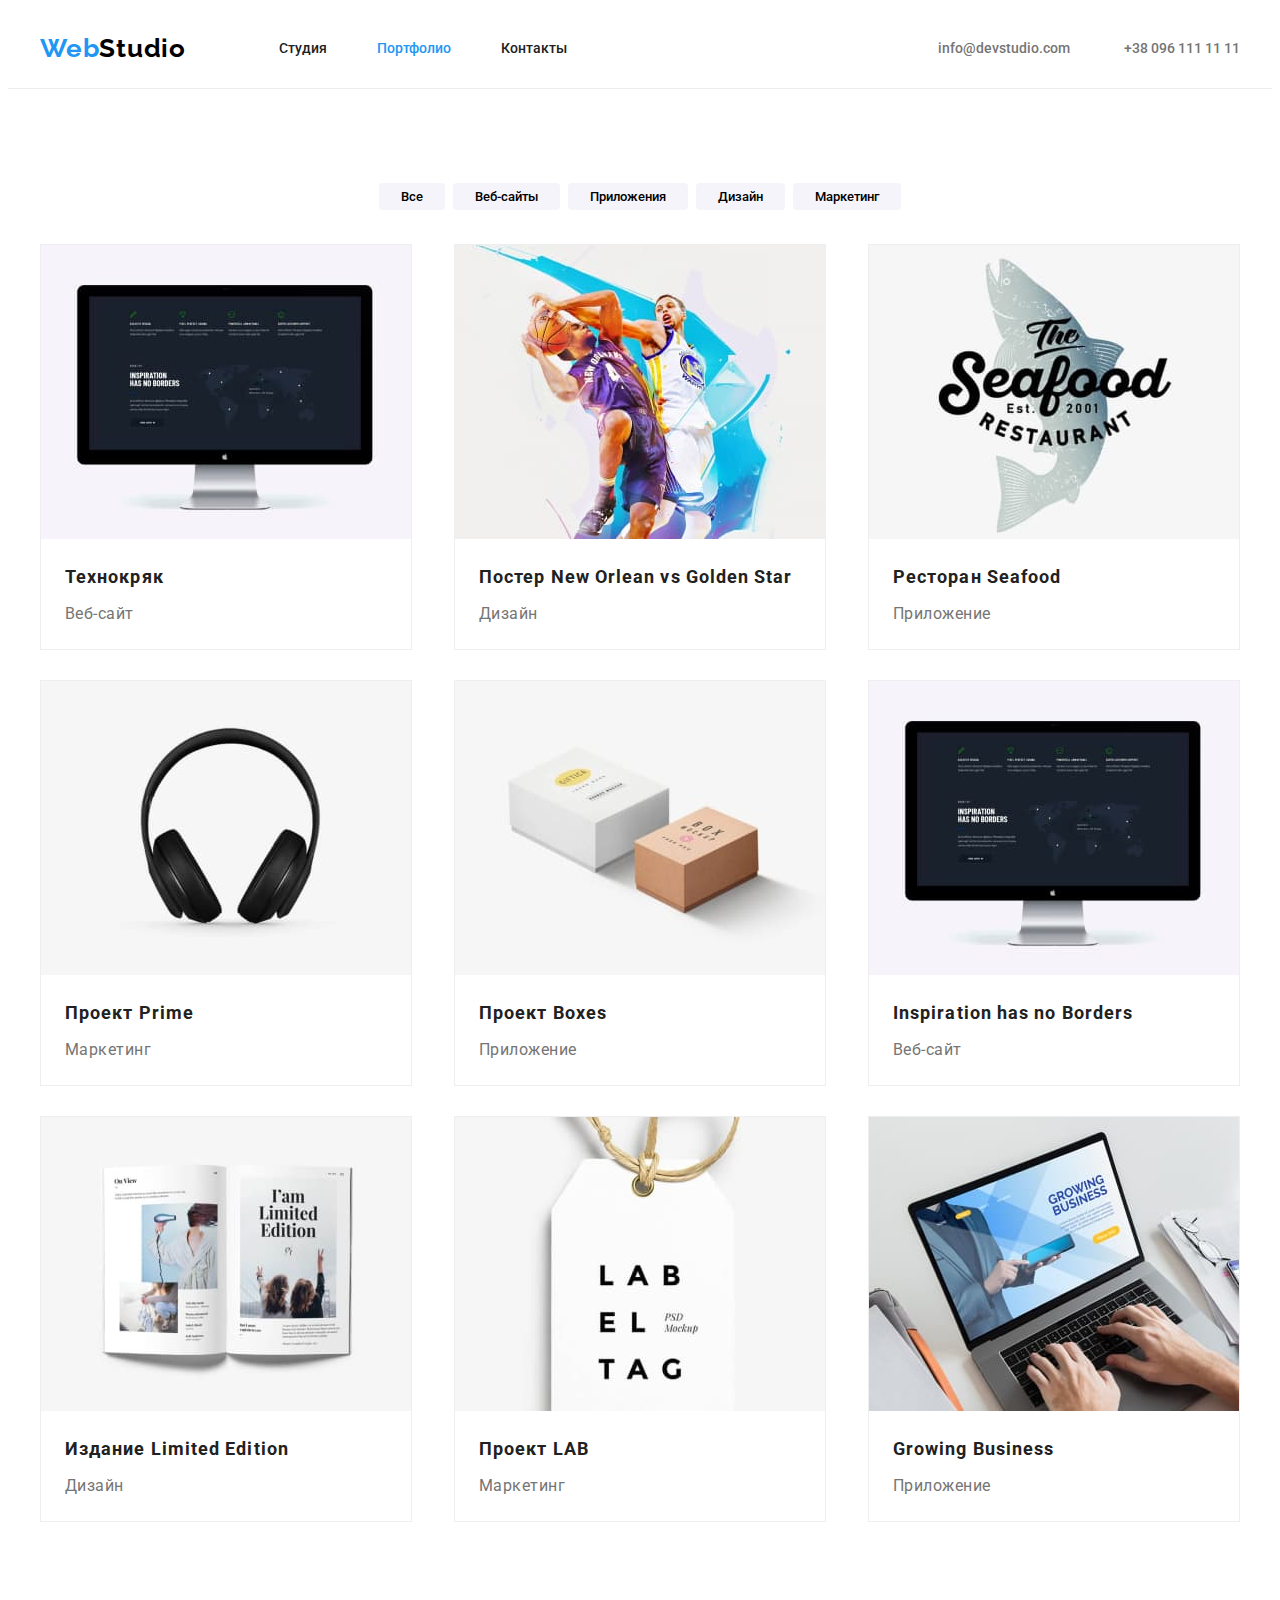
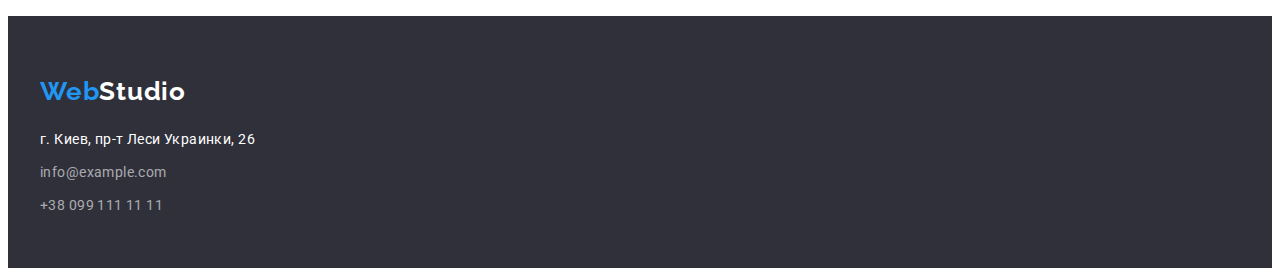
==== commit c06ba97e: "Commit" ====
--- a/portfoliopage.html
+++ b/portfoliopage.html
@@ -11,8 +11,12 @@
     <link href="https://fonts.googleapis.com/css2?family=Raleway:wght@700&display=swap" rel="stylesheet">
     <link rel="preconnect" href="https://fonts.gstatic.com">
     <link href="https://fonts.googleapis.com/css2?family=Roboto:wght@400;500;700;900&display=swap" rel="stylesheet">
+    <link rel="stylesheet" href="https://cdnjs.cloudflare.com/ajax/libs/modern-normalize/1.0.0/modern-normalize.min.css" integrity="sha512-ISS7cAi1PEhQ8jnbJpJZMd29NlhNj4AWYyLOSp2CE/CsHxTCu+r+t0D2yoJudVrd0/8fTVPUVDzY5Tvli75u/g==" crossorigin="anonymous" referrerpolicy="no-referrer" />
 </head>
 <body>
+
+
+
     <header class="header">
         <div class="container link header-container">
             <div class="logo-nav">
@@ -21,8 +25,8 @@
                 </a>
                 <nav class="mainmenu">
                     <ul class="navigation list">
-                        <li class="nav-li"><a class="nav nav-blue" href="index.html">Студия</a></li>
-                        <li class="nav-li"><a class="nav" href="portfoliopage.html">Портфолио</a></li>
+                        <li class="nav-li"><a class="nav" href="index.html">Студия</a></li>
+                        <li class="nav-li"><a class="nav nav-blue" href="portfoliopage.html">Портфолио</a></li>
                         <li class="nav-li"><a class="nav" href="#">Контакты</a></li>
                     </ul>
                 </nav>
@@ -34,21 +38,23 @@
         </div>
     </header>
 
+
+
     <main>
-        <section class="main-section container">
+        <section class="main-section container section">
             <section class="buttons-portfolio">
                 <ul class="portfolio-buttons list"> 
-                    <li><button type="button" class="button-portfolio">Все</button></li>
-                    <li><button type="button" class="button-portfolio">Веб-сайты</button></li>
-                    <li><button type="button" class="button-portfolio">Приложения</button></li>
-                    <li><button type="button" class="button-portfolio">Дизайн</button></li>
-                    <li><button type="button" class="button-portfolio">Маркетинг</button></li>
+                    <li class="flex-portfolio-buttons"><button type="button" class="button-portfolio">Все</button></li>
+                    <li class="flex-portfolio-buttons"><button type="button" class="button-portfolio">Веб-сайты</button></li>
+                    <li class="flex-portfolio-buttons"><button type="button" class="button-portfolio">Приложения</button></li>
+                    <li class="flex-portfolio-buttons"><button type="button" class="button-portfolio">Дизайн</button></li>
+                    <li class="flex-portfolio-buttons"><button type="button" class="button-portfolio">Маркетинг</button></li>
                 </ul>
             </section>
             <section class="section2">
-                <ul class="list">
+                <ul class="portfolio-cards list">
                     <li>
-                        <div class="techno_quack">
+                        <div class="portfolio-card">
                             <img
                             src="./images/portfolio-page-img/computer.jpg"
                             alt="Ноутбук с сайтом"
@@ -59,7 +65,7 @@
                         </div>
                     </li>
                     <li>
-                        <div class="poster">
+                        <div class="portfolio-card">
                             <img
                             src="./images/portfolio-page-img/poster.jpg"
                             alt="постер с баскетболистами"
@@ -70,7 +76,7 @@
                         </div>
                     </li>
                     <li>
-                        <div class="seafood">
+                        <div class="portfolio-card">
                             <img
                             src="./images/portfolio-page-img/seafood.jpg"
                             alt="логотип Seafood"
@@ -81,7 +87,7 @@
                         </div>
                     </li>
                     <li>
-                        <div class="headphones">
+                        <div class="portfolio-card">
                             <img
                             src="./images/portfolio-page-img/headphones.jpg"
                             alt="наушники"
@@ -91,7 +97,7 @@
                         </div>
                     </li>
                     <li>
-                        <div class="boxes">
+                        <div class="portfolio-card">
                             <img
                             src="./images/portfolio-page-img/boxes.jpg"
                             alt="коробки"
@@ -101,7 +107,7 @@
                         </div>
                     </li>
                     <li>
-                        <div class="computer">
+                        <div class="portfolio-card">
                             <img
                             src="./images/portfolio-page-img/computer.jpg"
                             alt="компьютер"
@@ -112,7 +118,7 @@
                     </li>
                     
                     <li>
-                        <div class="limited">
+                        <div class="portfolio-card">
                             <img
                             src="./images/portfolio-page-img/book.jpg"
                             alt="книга с картинками"
@@ -123,7 +129,7 @@
                         </div>
                     </li>
                     <li>
-                        <div class="labeltag">
+                        <div class="portfolio-card">
                             <img
                             src="./images/portfolio-page-img/labeltag.jpg"
                             alt="ярлык с логотипом"
@@ -134,7 +140,7 @@
                         </div>
                     </li>
                     <li>
-                        <div class="growingbiz">
+                        <div class="portfolio-card" class="growingbiz">
                             <img
                             src="./images/portfolio-page-img/growingbiz.jpg"
                             alt="ноутбук с сайтом Growing Business"
@@ -149,18 +155,18 @@
         </section>
     </main>
     
-    <footer class="footer-portfolio">
-        <a href="index.html">
-            <div class="logo-footer">
+    <footer class="footer">
+        <div class="footer-container container link">
+            <a class="logo-footer" href="index.html">
                 <span class="logo-web">Web</span><span class="studio-footer">Studio</span>
-            </div>
-        </a>
-
-        <address>
-            <p>г. Киев, пр-т Леси Украинки, 26</p>
-            <a href="mailto:info@example.com">info@example.com</a><br>
-            <a href="tel:+3809911111">+38 099 111 11 11</a>
-        </address>
+            </a>
+    
+            <address>
+                <p>г. Киев, пр-т Леси Украинки, 26</p>
+                <a class="mail-footer" href="mailto:info@example.com">info@example.com</a><br>
+                <a class="tel-footer" href="tel:+3809911111">+38 099 111 11 11</a>
+            </address>
+        </div>
     </footer>
 </body>
 </html>
--- a/css/styles.css
+++ b/css/styles.css
@@ -29,17 +29,6 @@
   text-decoration: none;
 }
 
-body {
-  max-width: 1600px;
-  max-height: 2349px;
-  margin: 0px;
-}
-.body2 {
-  max-width: 1600px;
-  max-height: 1880px;
-  margin: 0px;
-}
-
 .img {
   display: block;
 }
@@ -63,7 +52,7 @@
 .h3-advantages {
   font-weight: 700;
   color: #212121;
-
+  font-size: 14px;
   margin-bottom: 10px;
 }
 
@@ -71,6 +60,7 @@
   font-weight: 400;
   color: #757575;
   line-height: 24px;
+  font-size: 14px;
 }
 
 .section {
@@ -85,15 +75,18 @@
 
 /* ============================== HEADER ============================================== */
 
-.header-container {
-  display: flex;
-  align-items: center;
-  justify-content: space-between;
+.header {
   padding-top: 25px;
   padding-bottom: 25px;
   border-bottom: 1px solid #ececec;
 }
 
+.header-container {
+  display: flex;
+  align-items: center;
+  justify-content: space-between;
+}
+
 .logo-nav {
   display: flex;
   align-items: center;
@@ -165,6 +158,7 @@
 .h1-btn-background {
   background-color: #2f303a;
   height: 600px;
+  padding-top: 200px;
 }
 
 .effective-solutions {
@@ -180,7 +174,6 @@
 
   margin-right: auto;
   margin-left: auto;
-  padding-top: 200px;
 }
 
 .button-studio {
@@ -213,15 +206,16 @@
   font-size: 36px;
   letter-spacing: 0.03em;
   color: #212121;
-
-  margin-left: auto;
-  margin-right: auto;
+  text-align: center;
 }
 
 .what-img {
   display: flex;
   justify-content: space-between;
-  padding-top: 50px;
+  margin-top: 50px;
+}
+
+.h2-pics {
   padding-bottom: 94px;
 }
 
@@ -253,8 +247,7 @@
 
   color: #212121;
 
-  margin-left: auto;
-  margin-right: auto;
+  text-align: center;
   padding-bottom: 50px;
 }
 
@@ -291,6 +284,10 @@
   height: 252px;
 }
 
+.footer-container {
+  padding-top: 60px;
+}
+
 .logo-footer {
   font-family: "Raleway", sans-serif;
   font-style: normal;
@@ -298,8 +295,7 @@
   font-size: 26px;
   line-height: 31px;
   letter-spacing: 0.03em;
-  padding-top: 60px;
-  padding-bottom: 20px;
+  margin-bottom: 20px;
   display: block;
 }
 .studio-footer {
@@ -315,7 +311,7 @@
   letter-spacing: 0.03em;
 
   color: #ffffff;
-  padding-bottom: 9px;
+  margin-bottom: 9px;
 }
 address a {
   font-family: "Roboto", sans-serif;
@@ -331,12 +327,24 @@
 
 .tel-footer {
   display: block;
-  padding-top: 9px;
+  margin-top: 9px;
 }
 
 /* ==================================== Portfoliopage.html =========================================*/
 
 /* ===================================== MAIN SETTINGS ============================================ */
+
+/* ===================================== MAIN SETTINGS ============================================ */
+
+.portfolio-buttons {
+  display: flex;
+  justify-content: center;
+}
+
+.flex-portfolio-buttons:not(:last-child) {
+  margin-right: 8px;
+}
+
 .button-portfolio {
   background: #f5f4fa;
   border-radius: 4px;
@@ -344,61 +352,33 @@
   font-weight: 500;
   font-family: "Roboto", sans-serif;
   display: flex;
-  margin-left: auto;
-  margin-right: auto;
+
+  padding: 6px 22px;
 }
 .button-portfolio:hover,
 .button-portfolio:focus {
   background: #2196f3;
   color: white;
 }
-/* ===================================== MAIN SETTINGS ============================================ */
-
-.techno_quack {
+
+.portfolio-cards {
+  display: flex;
+  flex-wrap: wrap;
+  justify-content: space-between;
+  margin-top: -30px;
+}
+
+.portfolio-card {
   background: #ffffff;
   border: 1px solid #eeeeee;
   box-sizing: border-box;
-}
-.poster {
-  background: #ffffff;
-  border: 1px solid #eeeeee;
-  box-sizing: border-box;
-}
-.seafood {
-  background: #ffffff;
-  border: 1px solid #eeeeee;
-  box-sizing: border-box;
-}
-.headphones {
-  background: #ffffff;
-  border: 1px solid #eeeeee;
-  box-sizing: border-box;
-}
-.boxes {
-  background: #ffffff;
-  border: 1px solid #eeeeee;
-  box-sizing: border-box;
-}
-.computer {
-  background: #ffffff;
-  border: 1px solid #eeeeee;
-  box-sizing: border-box;
-}
-.limited {
-  background: #ffffff;
-  border: 1px solid #eeeeee;
-  box-sizing: border-box;
-}
-.labeltag {
-  background: #ffffff;
-  border: 1px solid #eeeeee;
-  box-sizing: border-box;
-}
-.growingbiz {
-  background: #ffffff;
-  border: 1px solid #eeeeee;
-  box-sizing: border-box;
-}
+  margin-top: 30px;
+}
+
+.section2 {
+  margin-top: 34px;
+}
+
 .section2 h3 {
   font-family: "Roboto", sans-serif;
   font-style: normal;
@@ -407,6 +387,9 @@
   line-height: 36px;
   letter-spacing: 0.06em;
   color: #212121;
+  margin-top: 20px;
+  margin-bottom: 4px;
+  padding-left: 24px;
 }
 .section2 p {
   font-family: "Roboto", sans-serif;
@@ -418,43 +401,7 @@
   letter-spacing: 0.03em;
 
   color: #757575;
-}
-
-.footer-portfolio {
-  background-color: #2f303a;
-}
-
-.logo-portfolio {
-  font-family: "Raleway", sans-serif;
-  font-style: normal;
-  font-weight: bold;
-  font-size: 26px;
-  line-height: 31px;
-
-  letter-spacing: 0.03em;
-
-  color: #2196f3;
-}
-
-address p {
-  font-family: "Roboto", sans-serif;
-  font-style: normal;
-  font-weight: 400;
-  font-size: 14px;
-  line-height: 24px;
-
-  letter-spacing: 0.03em;
-
-  color: #ffffff;
-}
-address a {
-  font-family: "Roboto", sans-serif;
-  font-style: normal;
-  font-weight: 400;
-  font-size: 14px;
-  line-height: 24px;
-
-  letter-spacing: 0.03em;
-
-  color: rgba(255, 255, 255, 0.6);
-}
+
+  padding-left: 24px;
+  padding-bottom: 20px;
+}
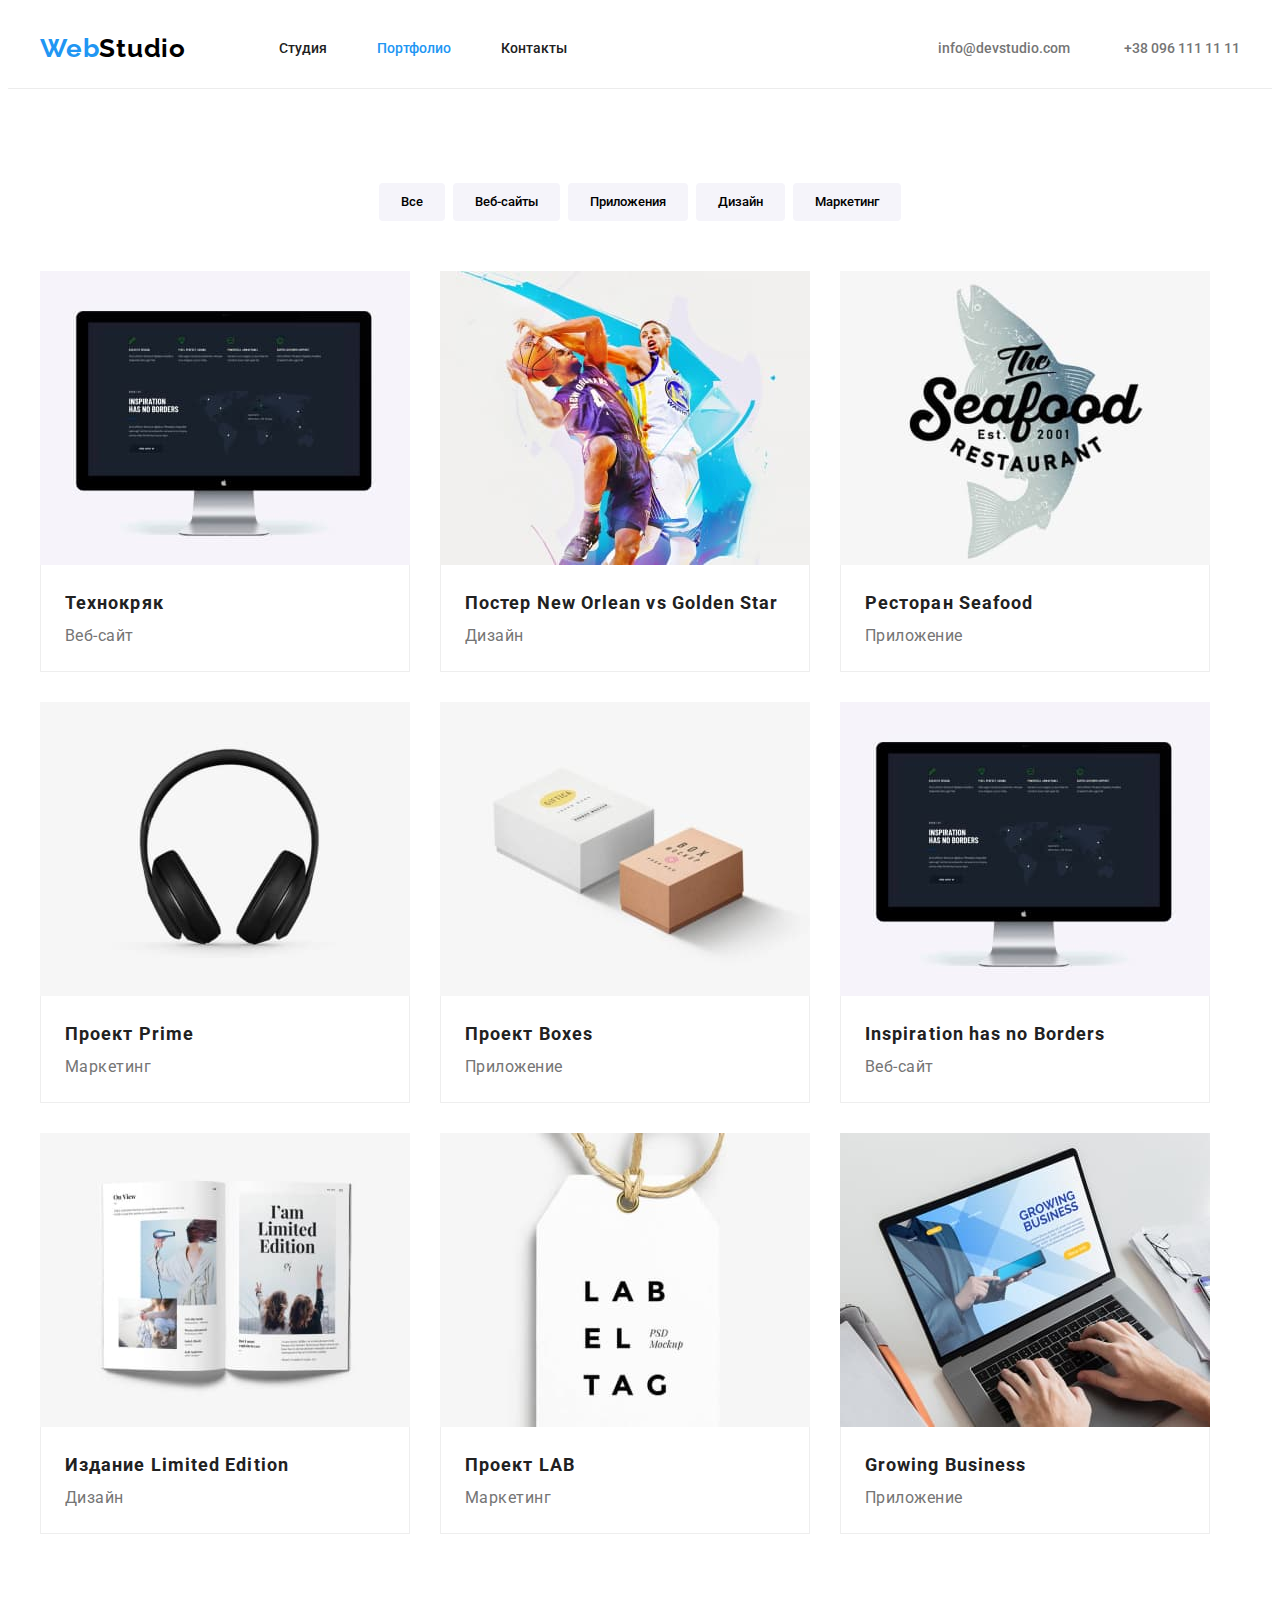
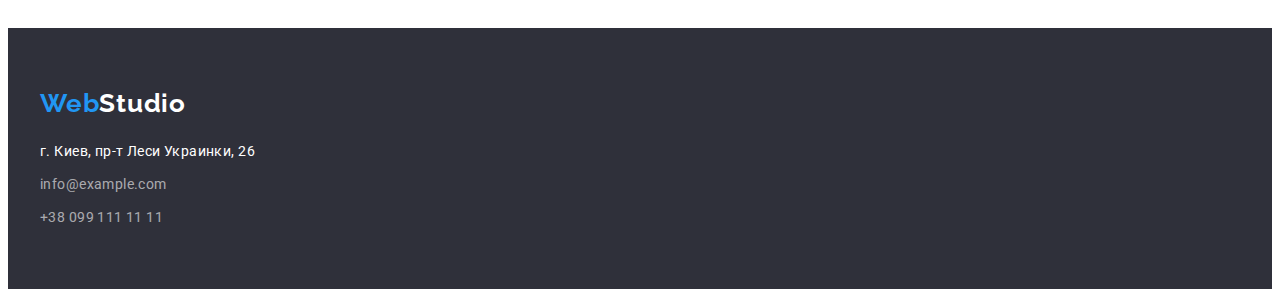
==== commit 01992ecd: "commit" ====
--- a/portfoliopage.html
+++ b/portfoliopage.html
@@ -41,117 +41,136 @@
 
 
     <main>
-        <section class="main-section container section">
-            <section class="buttons-portfolio">
-                <ul class="portfolio-buttons list"> 
-                    <li class="flex-portfolio-buttons"><button type="button" class="button-portfolio">Все</button></li>
-                    <li class="flex-portfolio-buttons"><button type="button" class="button-portfolio">Веб-сайты</button></li>
-                    <li class="flex-portfolio-buttons"><button type="button" class="button-portfolio">Приложения</button></li>
-                    <li class="flex-portfolio-buttons"><button type="button" class="button-portfolio">Дизайн</button></li>
-                    <li class="flex-portfolio-buttons"><button type="button" class="button-portfolio">Маркетинг</button></li>
-                </ul>
-            </section>
-            <section class="section2">
-                <ul class="portfolio-cards list">
-                    <li>
-                        <div class="portfolio-card">
-                            <img
-                            src="./images/portfolio-page-img/computer.jpg"
-                            alt="Ноутбук с сайтом"
-                            width="370"
-                            />
-                            <h3>Технокряк</h3>
-                            <p>Веб-сайт</p>
-                        </div>
-                    </li>
-                    <li>
-                        <div class="portfolio-card">
-                            <img
-                            src="./images/portfolio-page-img/poster.jpg"
-                            alt="постер с баскетболистами"
-                            width="370"
-                            />
-                            <h3>Постер New Orlean vs Golden Star</h3>
-                            <p>Дизайн</p>
-                        </div>
-                    </li>
-                    <li>
-                        <div class="portfolio-card">
-                            <img
-                            src="./images/portfolio-page-img/seafood.jpg"
-                            alt="логотип Seafood"
-                            width="370"
-                            />
-                            <h3>Ресторан Seafood</h3>
-                            <p>Приложение</p>
-                        </div>
-                    </li>
-                    <li>
-                        <div class="portfolio-card">
-                            <img
-                            src="./images/portfolio-page-img/headphones.jpg"
-                            alt="наушники"
-                            width="370"/> 
-                            <h3>Проект Prime</h3>
-                            <p>Маркетинг</p>
-                        </div>
-                    </li>
-                    <li>
-                        <div class="portfolio-card">
-                            <img
-                            src="./images/portfolio-page-img/boxes.jpg"
-                            alt="коробки"
-                            width="370"/>
-                            <h3>Проект Boxes</h3>
-                            <p>Приложение</p>
-                        </div>
-                    </li>
-                    <li>
-                        <div class="portfolio-card">
-                            <img
-                            src="./images/portfolio-page-img/computer.jpg"
-                            alt="компьютер"
-                            width="370"/>
-                            <h3>Inspiration has no Borders</h3>
-                            <p>Веб-сайт</p>
-                        </div>
-                    </li>
-                    
-                    <li>
-                        <div class="portfolio-card">
-                            <img
-                            src="./images/portfolio-page-img/book.jpg"
-                            alt="книга с картинками"
-                            width="370"
-                            />
-                            <h3>Издание Limited Edition</h3>
-                            <p>Дизайн</p>
-                        </div>
-                    </li>
-                    <li>
-                        <div class="portfolio-card">
-                            <img
-                            src="./images/portfolio-page-img/labeltag.jpg"
-                            alt="ярлык с логотипом"
-                            width="370"
-                            />
-                            <h3>Проект LAB</h3>
-                            <p>Маркетинг</p>
-                        </div>
-                    </li>
-                    <li>
-                        <div class="portfolio-card" class="growingbiz">
-                            <img
-                            src="./images/portfolio-page-img/growingbiz.jpg"
-                            alt="ноутбук с сайтом Growing Business"
-                            width="370"
-                            />
-                            <h3>Growing Business</h3>
-                            <p>Приложение</p>
-                        </div>
-                    </li>
-                </ul>
-            </section>
+        <section class="main-section section">
+            <div class="container">
+                <div class="buttons-portfolio">
+                    <ul class="portfolio-buttons list"> 
+                        <li class="flex-portfolio-buttons"><button type="button" class="button-portfolio">Все</button></li>
+                        <li class="flex-portfolio-buttons"><button type="button" class="button-portfolio">Веб-сайты</button></li>
+                        <li class="flex-portfolio-buttons"><button type="button" class="button-portfolio">Приложения</button></li>
+                        <li class="flex-portfolio-buttons"><button type="button" class="button-portfolio">Дизайн</button></li>
+                        <li class="flex-portfolio-buttons"><button type="button" class="button-portfolio">Маркетинг</button></li>
+                    </ul>
+                </div>
+                <div class="section2">
+                    <ul class="portfolio-cards list">
+                        <li class="port-cards-marg">
+                            <div class="portfolio-card">
+                                <img
+                                src="./images/portfolio-page-img/computer.jpg"
+                                alt="Ноутбук с сайтом"
+                                width="370"
+                                />
+                                <div class="portf-border">
+                                    <h3>Технокряк</h3>
+                                    <p>Веб-сайт</p>
+                                </div>
+                            </div>
+                        </li>
+                        <li class="port-cards-marg">
+                            <div class="portfolio-card">
+                                <img
+                                src="./images/portfolio-page-img/poster.jpg"
+                                alt="постер с баскетболистами"
+                                width="370"
+                                />
+                                <div class="portf-border">
+                                    <h3>Постер New Orlean vs Golden Star</h3>
+                                    <p>Дизайн</p>
+                                </div>
+                            </div>
+                        </li>
+                        <li class="port-cards-marg">
+                            <div class="portfolio-card">
+                                <img
+                                src="./images/portfolio-page-img/seafood.jpg"
+                                alt="логотип Seafood"
+                                width="370"
+                                />
+                                <div class="portf-border">
+                                    <h3>Ресторан Seafood</h3>
+                                    <p>Приложение</p>
+                                </div>
+                            </div>
+                        </li>
+                        <li class="port-cards-marg">
+                            <div class="portfolio-card">
+                                <img
+                                src="./images/portfolio-page-img/headphones.jpg"
+                                alt="наушники"
+                                width="370"/>
+                                <div class="portf-border">
+                                    <h3>Проект Prime</h3>
+                                    <p>Маркетинг</p>
+                                </div>
+                            </div>
+                        </li>
+                        <li class="port-cards-marg">
+                            <div class="portfolio-card">
+                                <img
+                                src="./images/portfolio-page-img/boxes.jpg"
+                                alt="коробки"
+                                width="370"/>
+                                <div class="portf-border">
+                                    <h3>Проект Boxes</h3>
+                                    <p>Приложение</p>
+                                </div>
+                            </div>
+                        </li>
+                        <li class="port-cards-marg">
+                            <div class="portfolio-card">
+                                <img
+                                src="./images/portfolio-page-img/computer.jpg"
+                                alt="компьютер"
+                                width="370"/>
+                                <div class="portf-border">
+                                    <h3>Inspiration has no Borders</h3>
+                                    <p>Веб-сайт</p>
+                                </div>
+                            </div>
+                        </li>
+                        <li class="port-cards-marg">
+                            <div class="portfolio-card">
+                                <img
+                                src="./images/portfolio-page-img/book.jpg"
+                                alt="книга с картинками"
+                                width="370"
+                                />
+                                <div class="portf-border">
+                                    <h3>Издание Limited Edition</h3>
+                                    <p>Дизайн</p>
+                                </div>
+                            </div>
+                        </li>
+                        <li class="port-cards-marg">
+                            <div class="portfolio-card">
+                                <img
+                                src="./images/portfolio-page-img/labeltag.jpg"
+                                alt="ярлык с логотипом"
+                                width="370"
+                                />
+                                <div class="portf-border">
+                                    <h3>Проект LAB</h3>
+                                    <p>Маркетинг</p>
+                                </div>
+                            </div>
+                        </li>
+                        <li class="port-cards-marg">
+                            <div class="portfolio-card" class="growingbiz">
+                                <img
+                                src="./images/portfolio-page-img/growingbiz.jpg"
+                                alt="ноутбук с сайтом Growing Business"
+                                width="370"
+                                />
+                                <div class="portf-border">
+                                    <h3>Growing Business</h3>
+                                    <p>Приложение</p>
+                                </div>
+                            </div>
+                        </li>
+                    </ul>
+                </div>
+            </div>
         </section>
     </main>
     
--- a/css/styles.css
+++ b/css/styles.css
@@ -186,7 +186,7 @@
   color: white;
   font-size: 16px;
   border: none;
-
+  line-height: 30px;
   margin-right: auto;
   margin-left: auto;
   margin-top: 40px;
@@ -220,7 +220,6 @@
 }
 
 .our-team-background {
-  height: 650px;
   background-color: #f5f4fa;
 }
 
@@ -281,10 +280,7 @@
 
 .footer {
   background-color: #2f303a;
-  height: 252px;
-}
-
-.footer-container {
+  padding-bottom: 60px;
   padding-top: 60px;
 }
 
@@ -335,6 +331,10 @@
 /* ===================================== MAIN SETTINGS ============================================ */
 
 /* ===================================== MAIN SETTINGS ============================================ */
+
+.buttons-portfolio {
+  margin-bottom: 50px;
+}
 
 .portfolio-buttons {
   display: flex;
@@ -352,6 +352,7 @@
   font-weight: 500;
   font-family: "Roboto", sans-serif;
   display: flex;
+  line-height: 26px;
 
   padding: 6px 22px;
 }
@@ -364,19 +365,18 @@
 .portfolio-cards {
   display: flex;
   flex-wrap: wrap;
-  justify-content: space-between;
   margin-top: -30px;
+  margin-left: -30px;
+}
+
+.port-cards-marg {
+  margin-top: 30px;
+  margin-left: 30px;
 }
 
 .portfolio-card {
   background: #ffffff;
-  border: 1px solid #eeeeee;
   box-sizing: border-box;
-  margin-top: 30px;
-}
-
-.section2 {
-  margin-top: 34px;
 }
 
 .section2 h3 {
@@ -387,9 +387,6 @@
   line-height: 36px;
   letter-spacing: 0.06em;
   color: #212121;
-  margin-top: 20px;
-  margin-bottom: 4px;
-  padding-left: 24px;
 }
 .section2 p {
   font-family: "Roboto", sans-serif;
@@ -401,7 +398,12 @@
   letter-spacing: 0.03em;
 
   color: #757575;
-
+}
+.portf-border {
+  border-right: 1px solid #eeeeee;
+  border-bottom: 1px solid #eeeeee;
+  border-left: 1px solid #eeeeee;
   padding-left: 24px;
+  padding-top: 20px;
   padding-bottom: 20px;
 }
